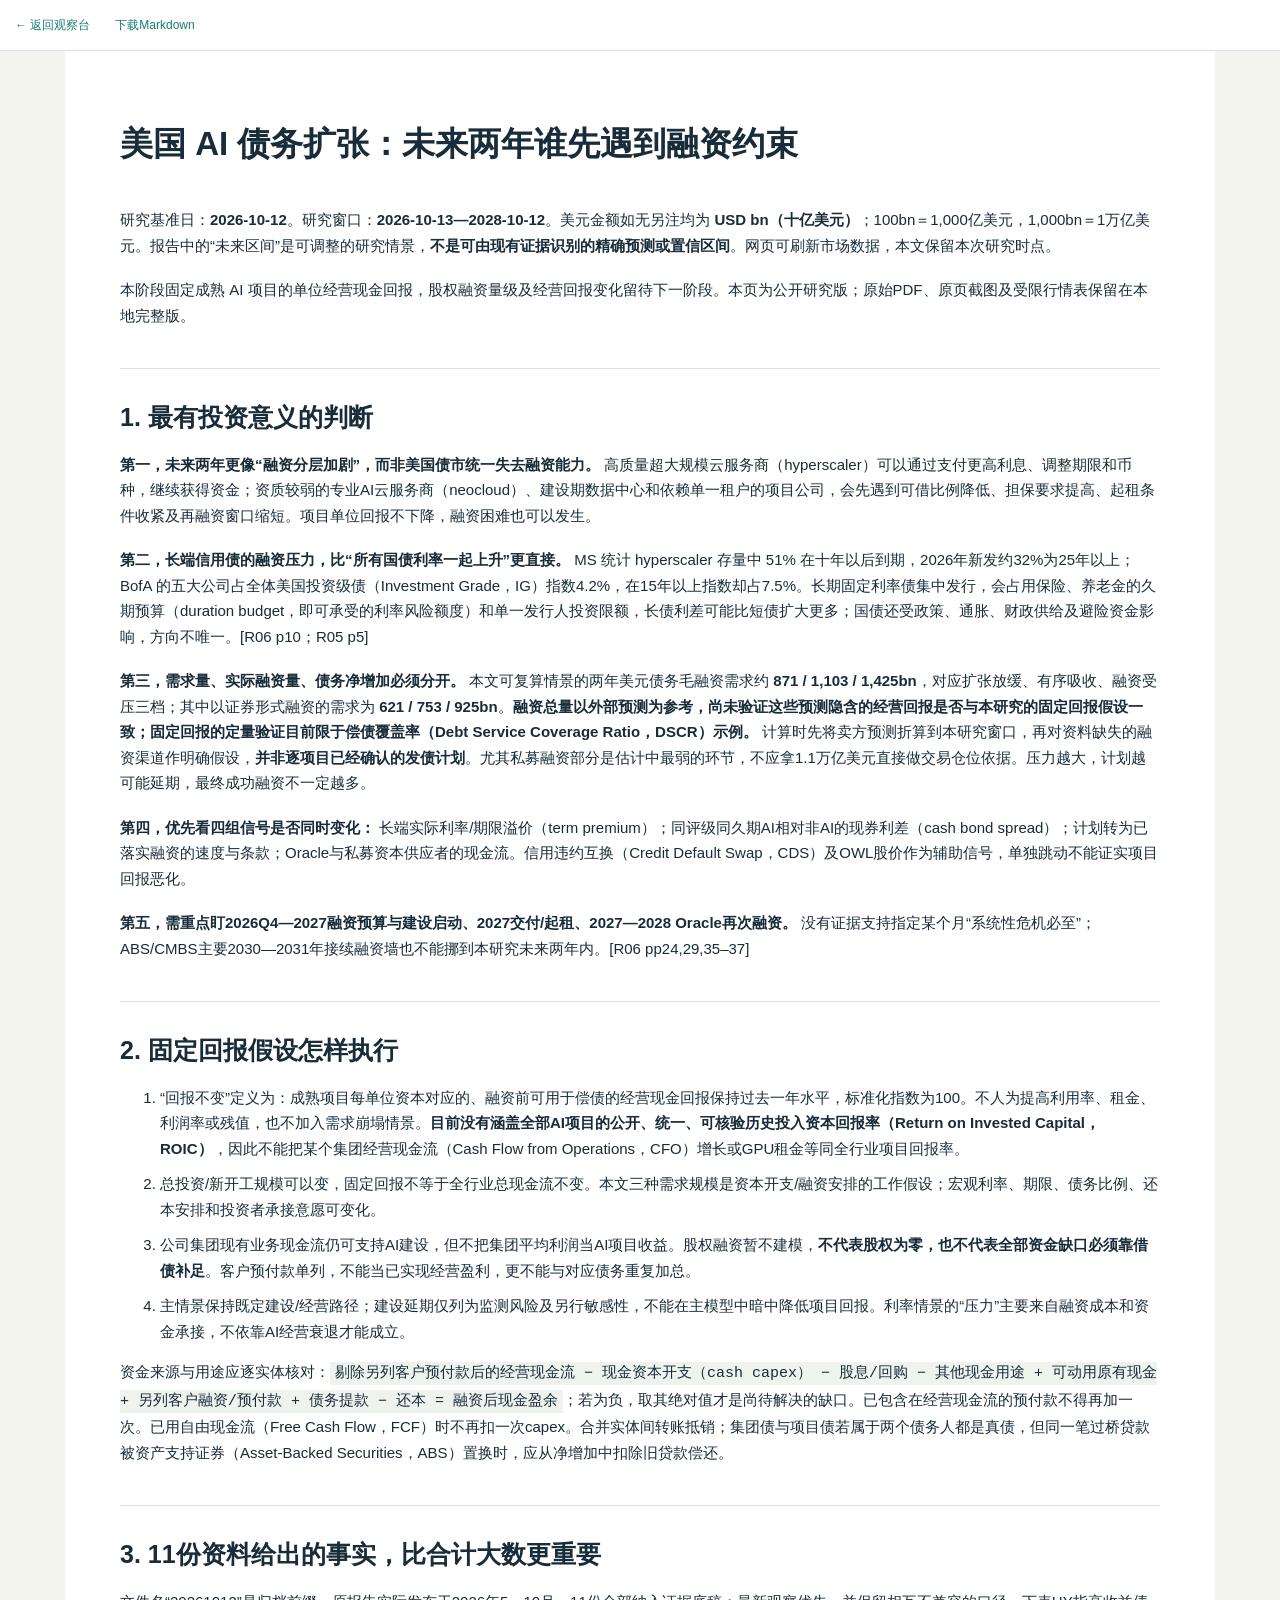
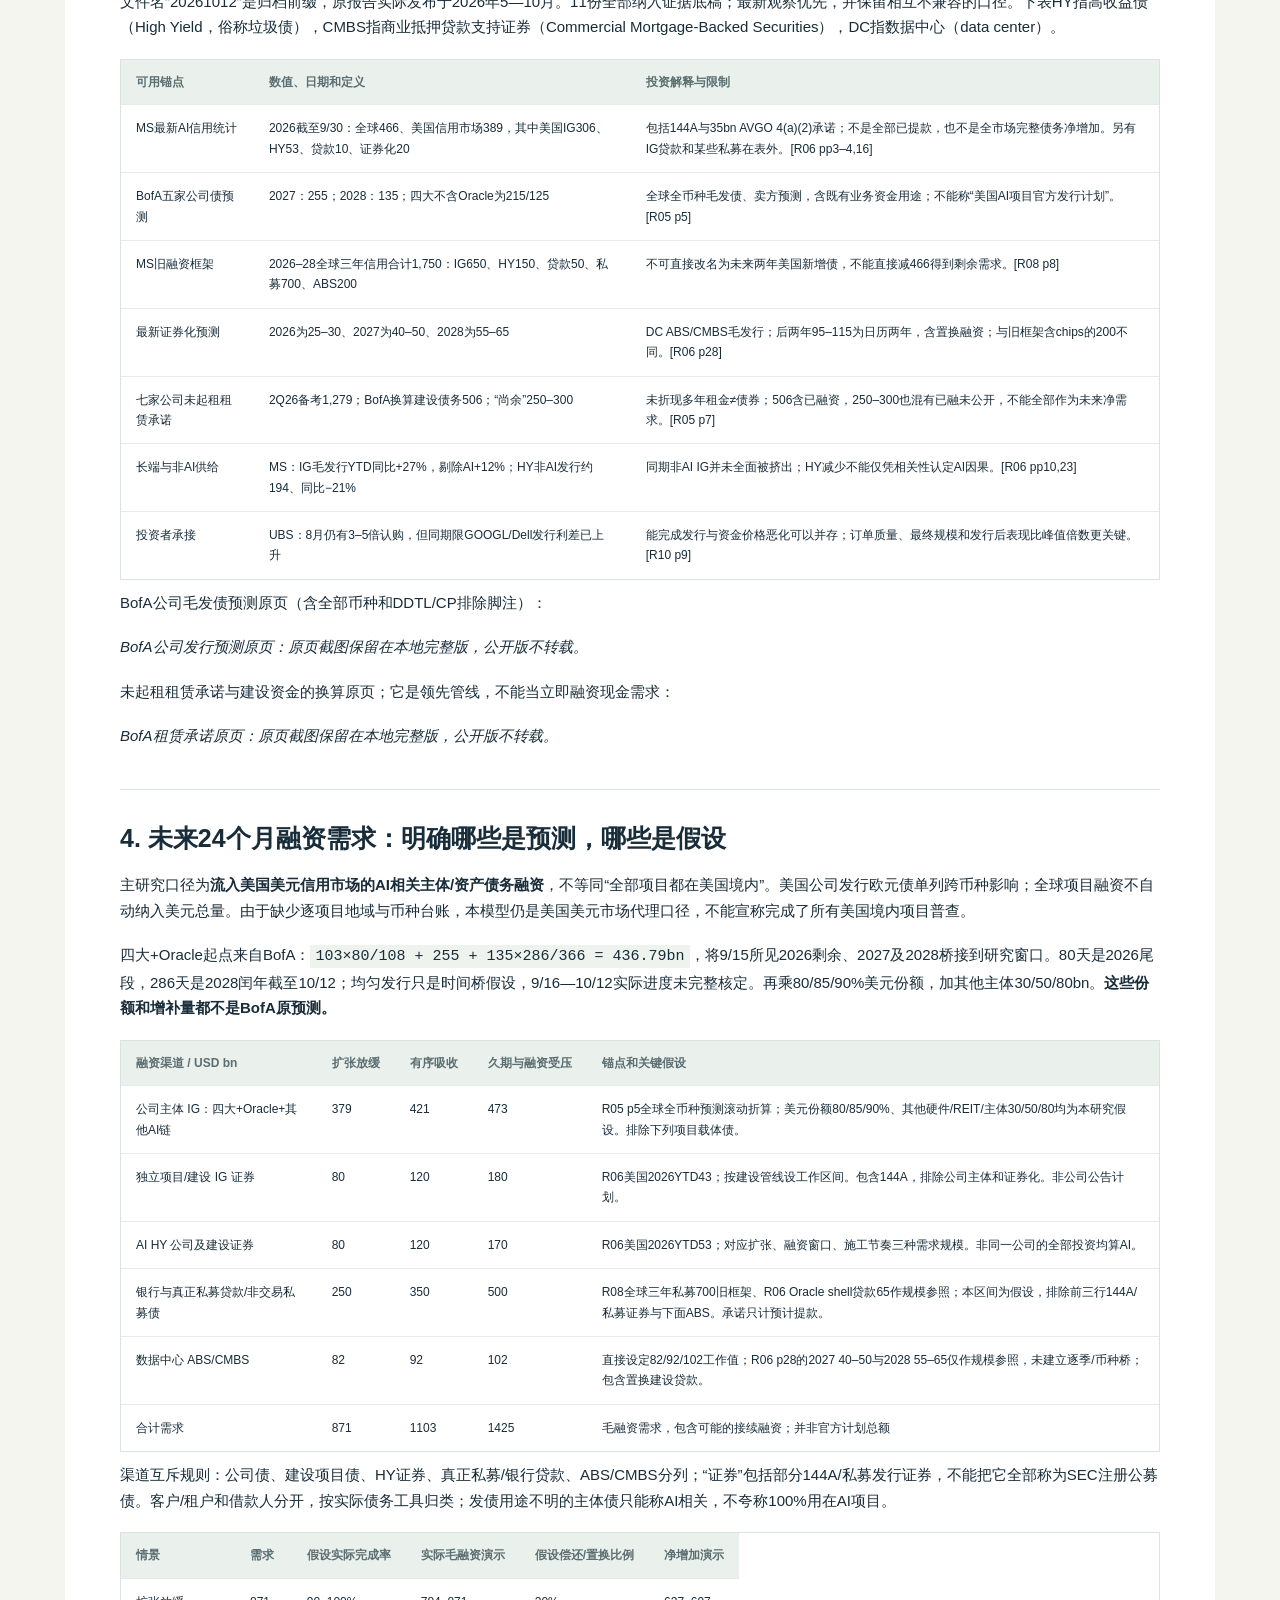
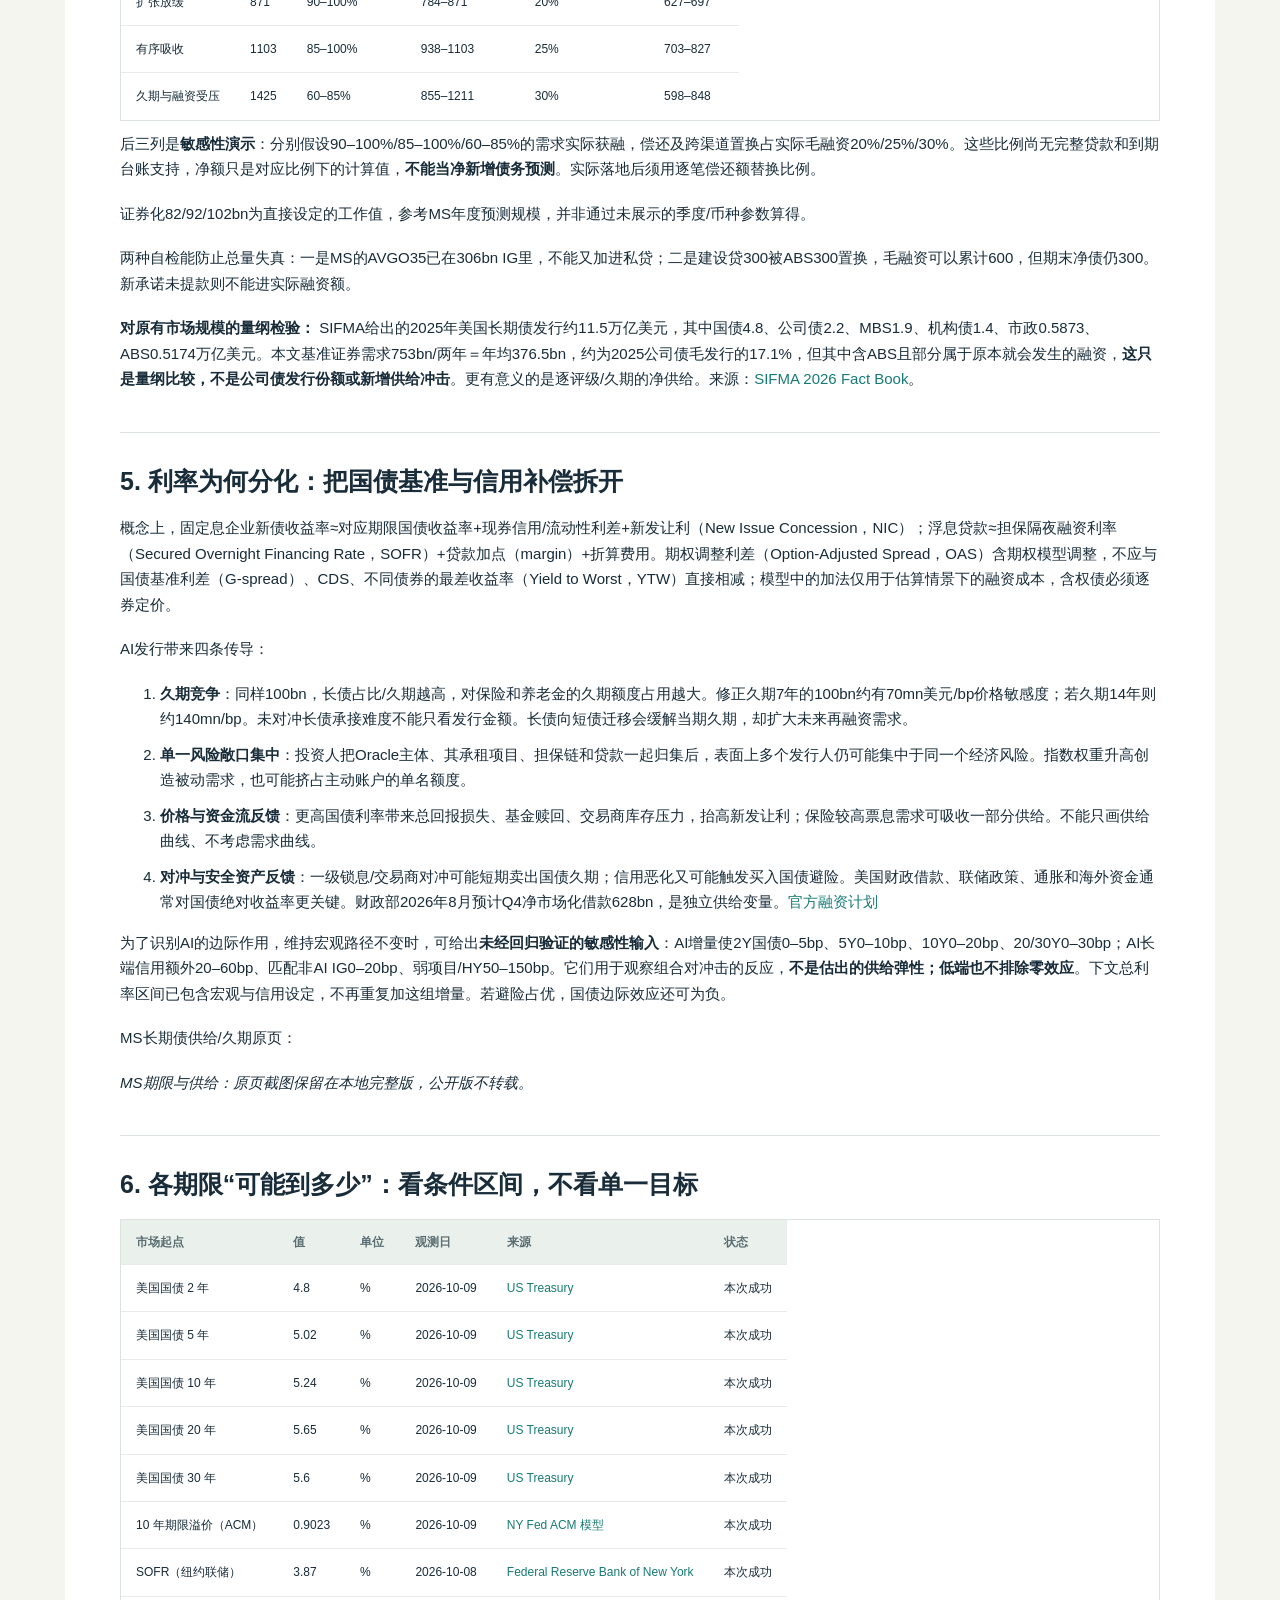
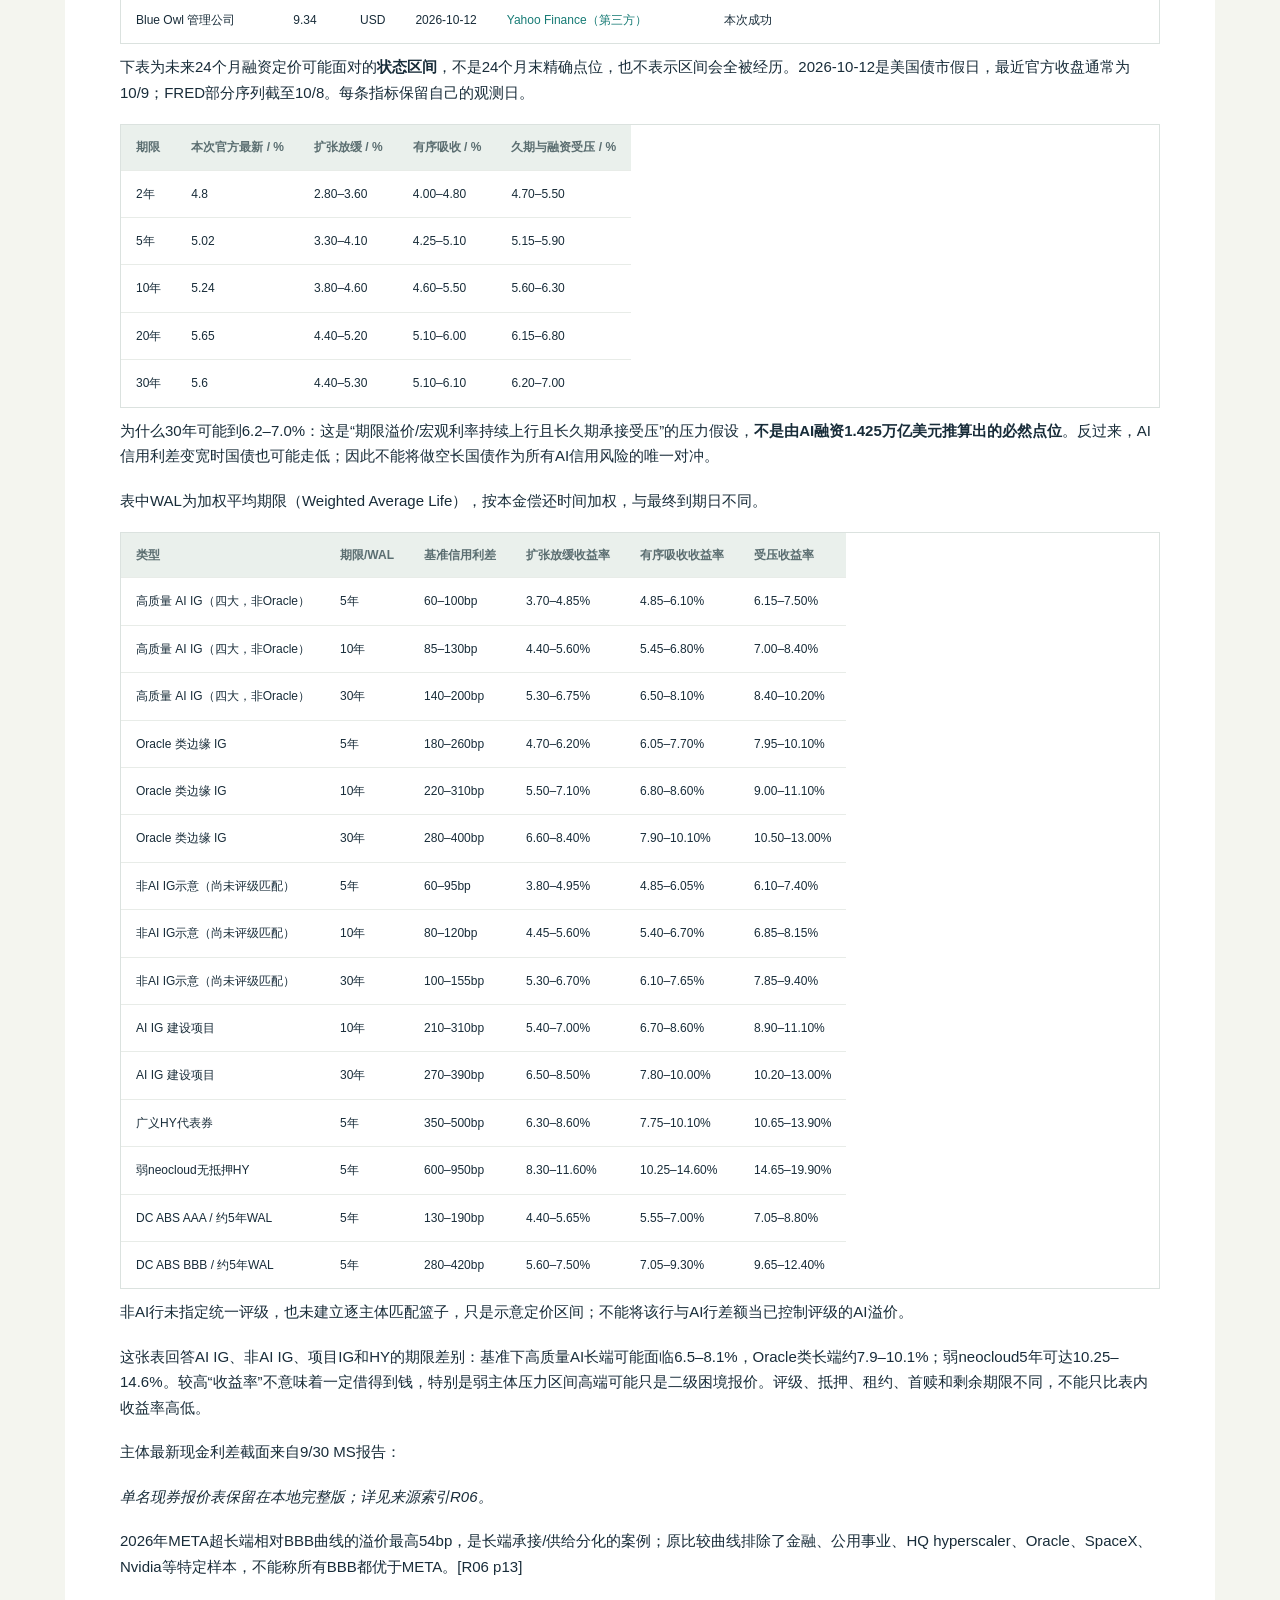
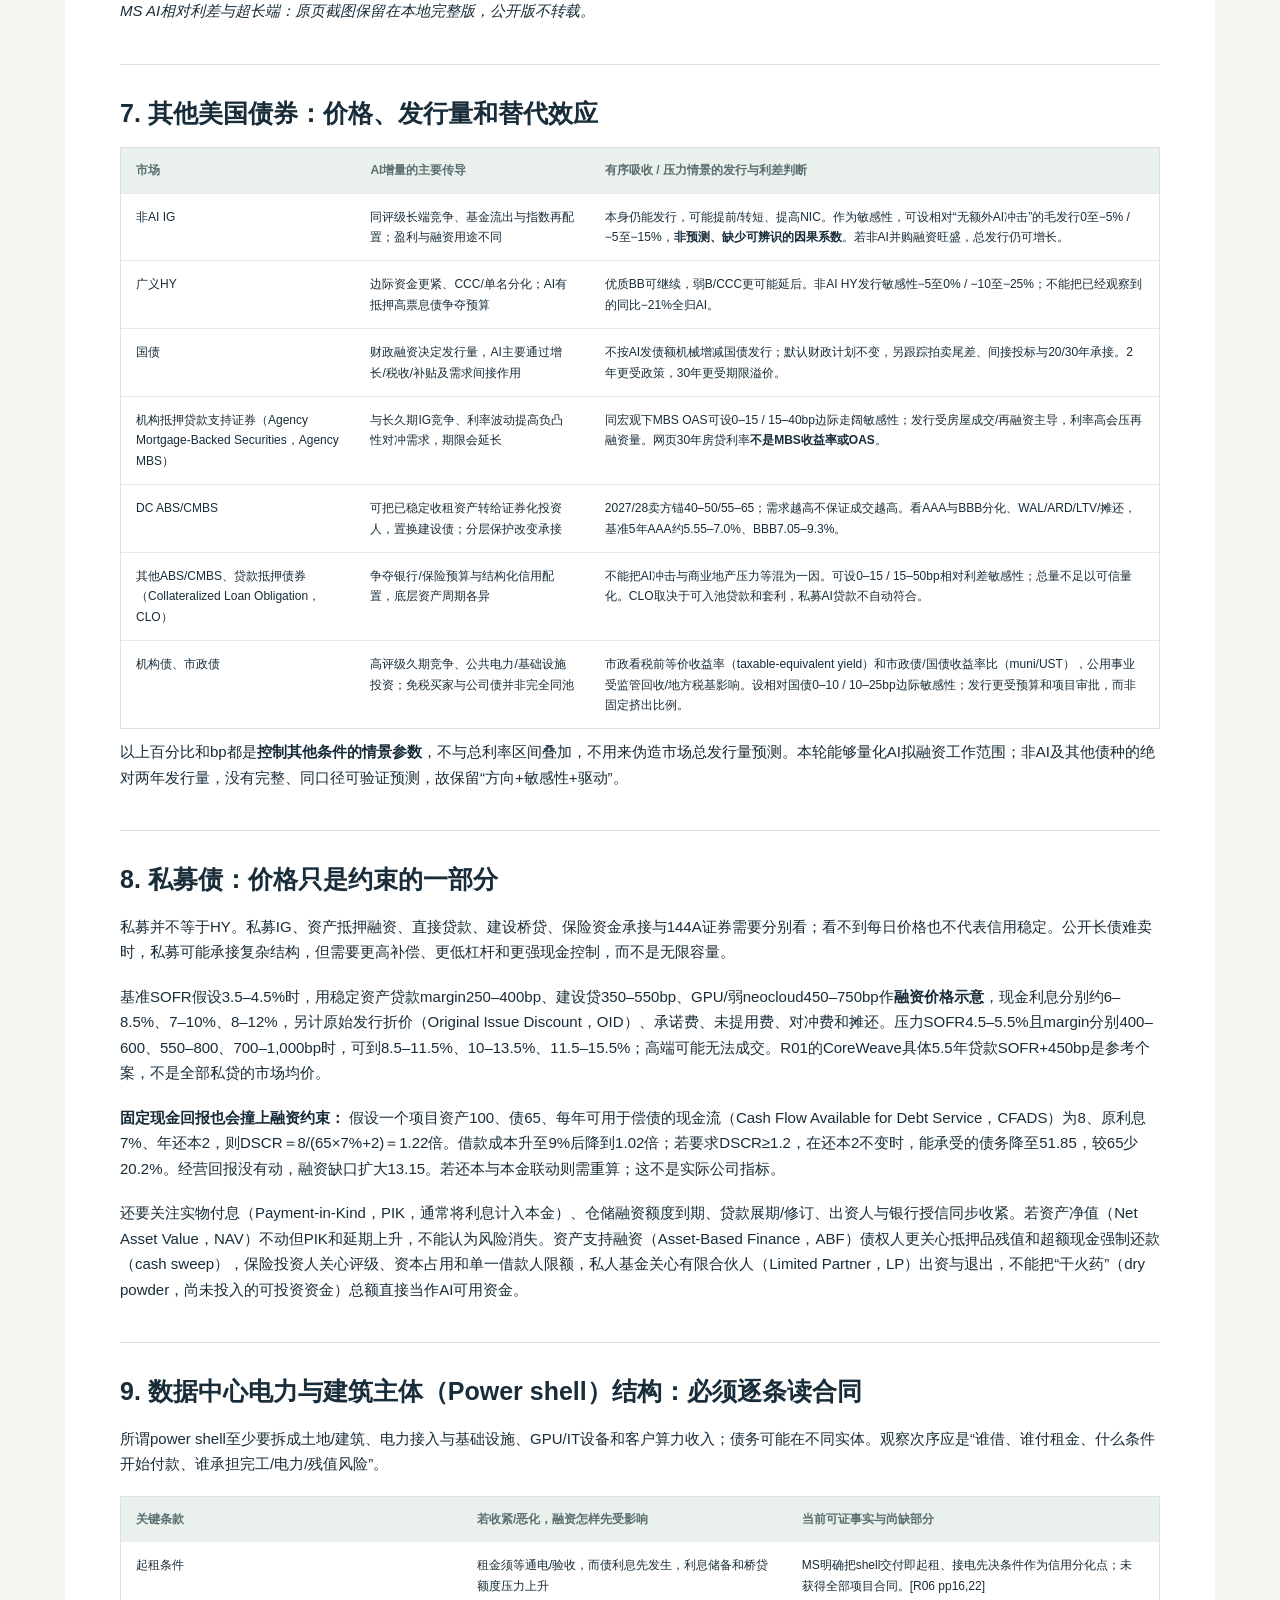
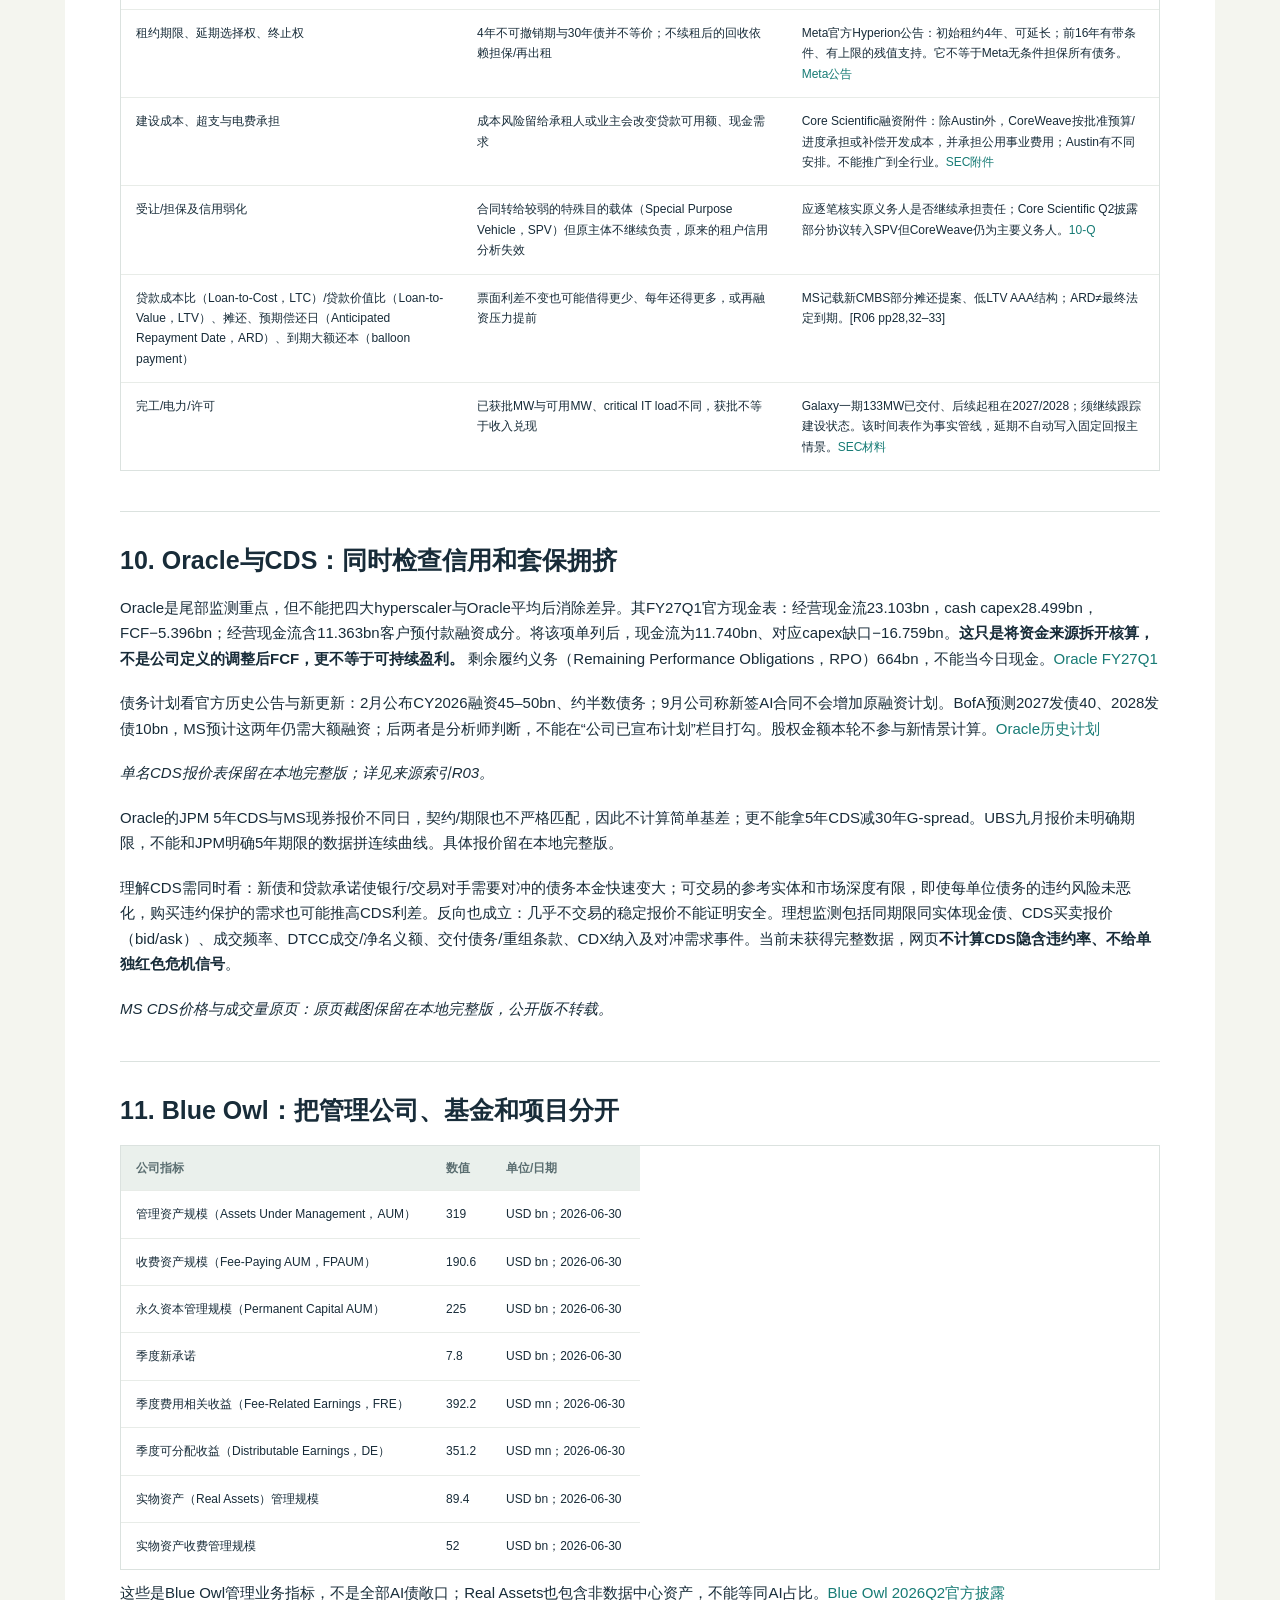
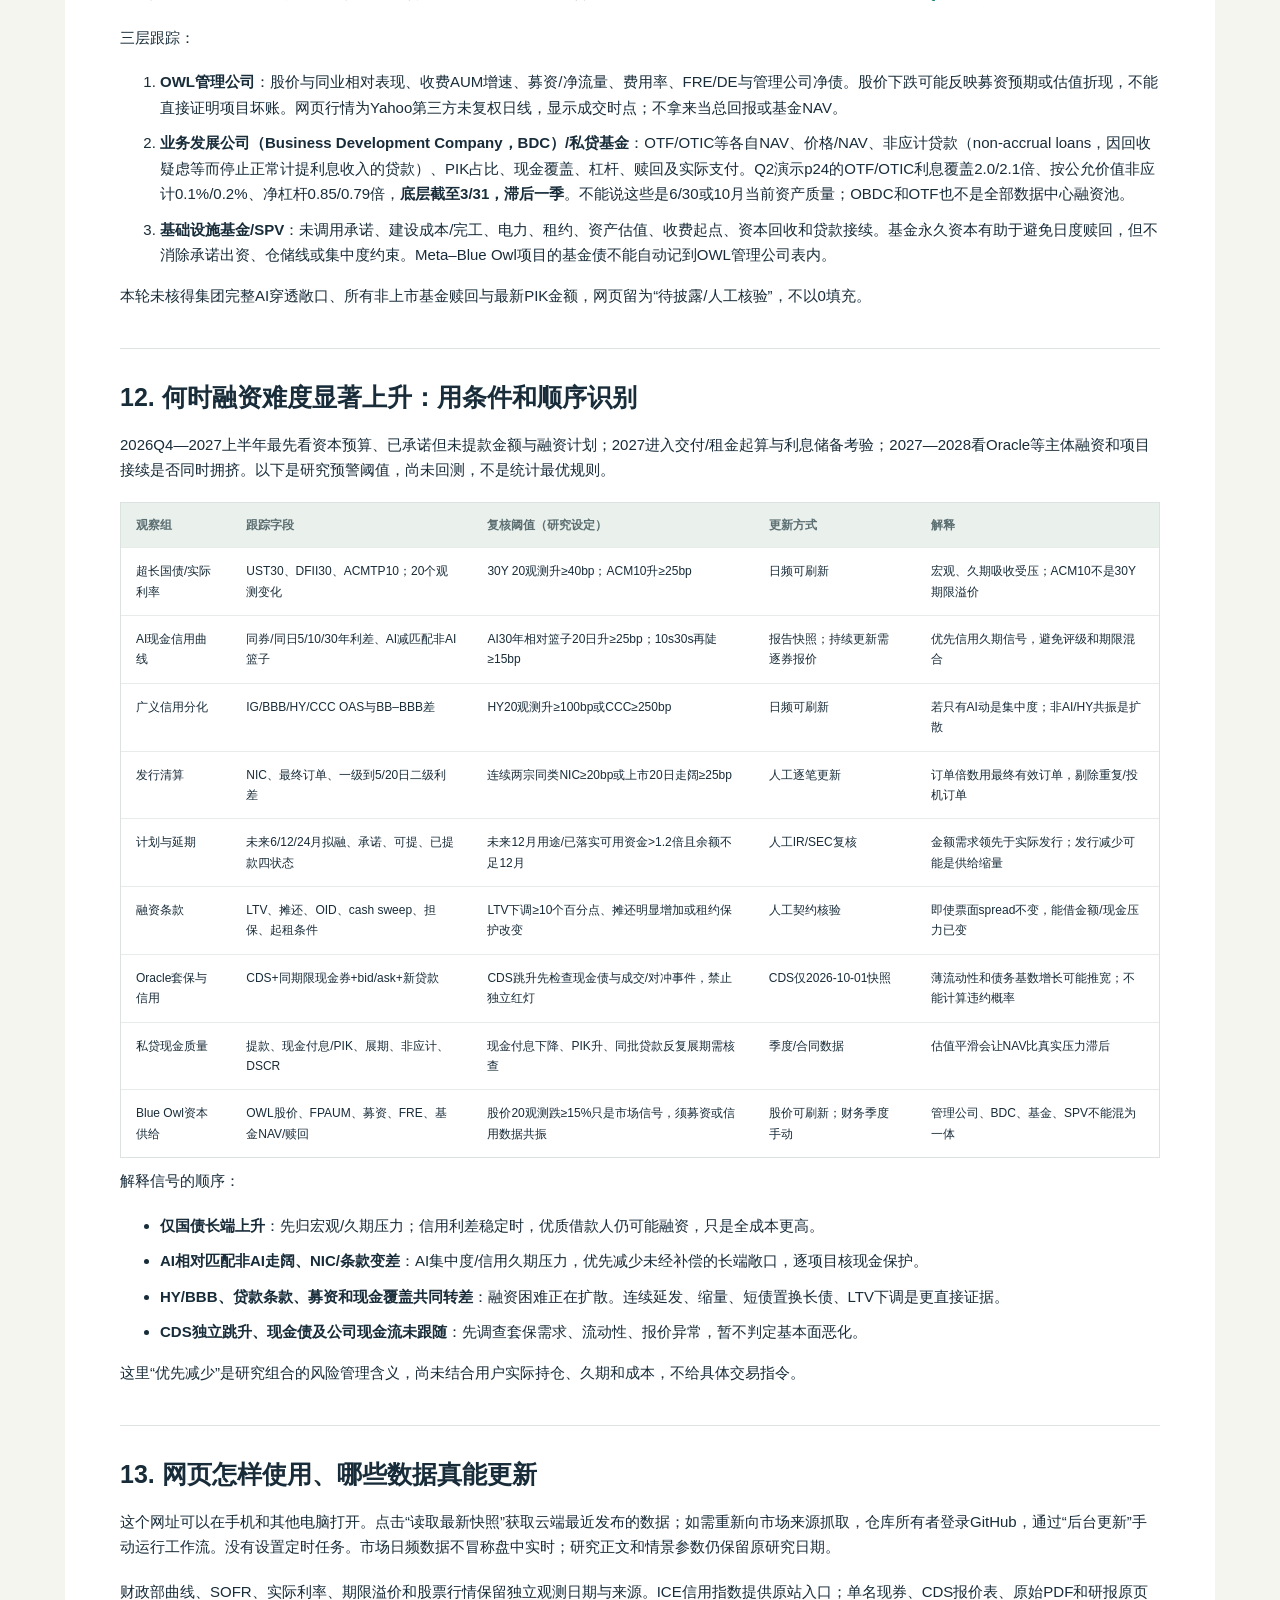
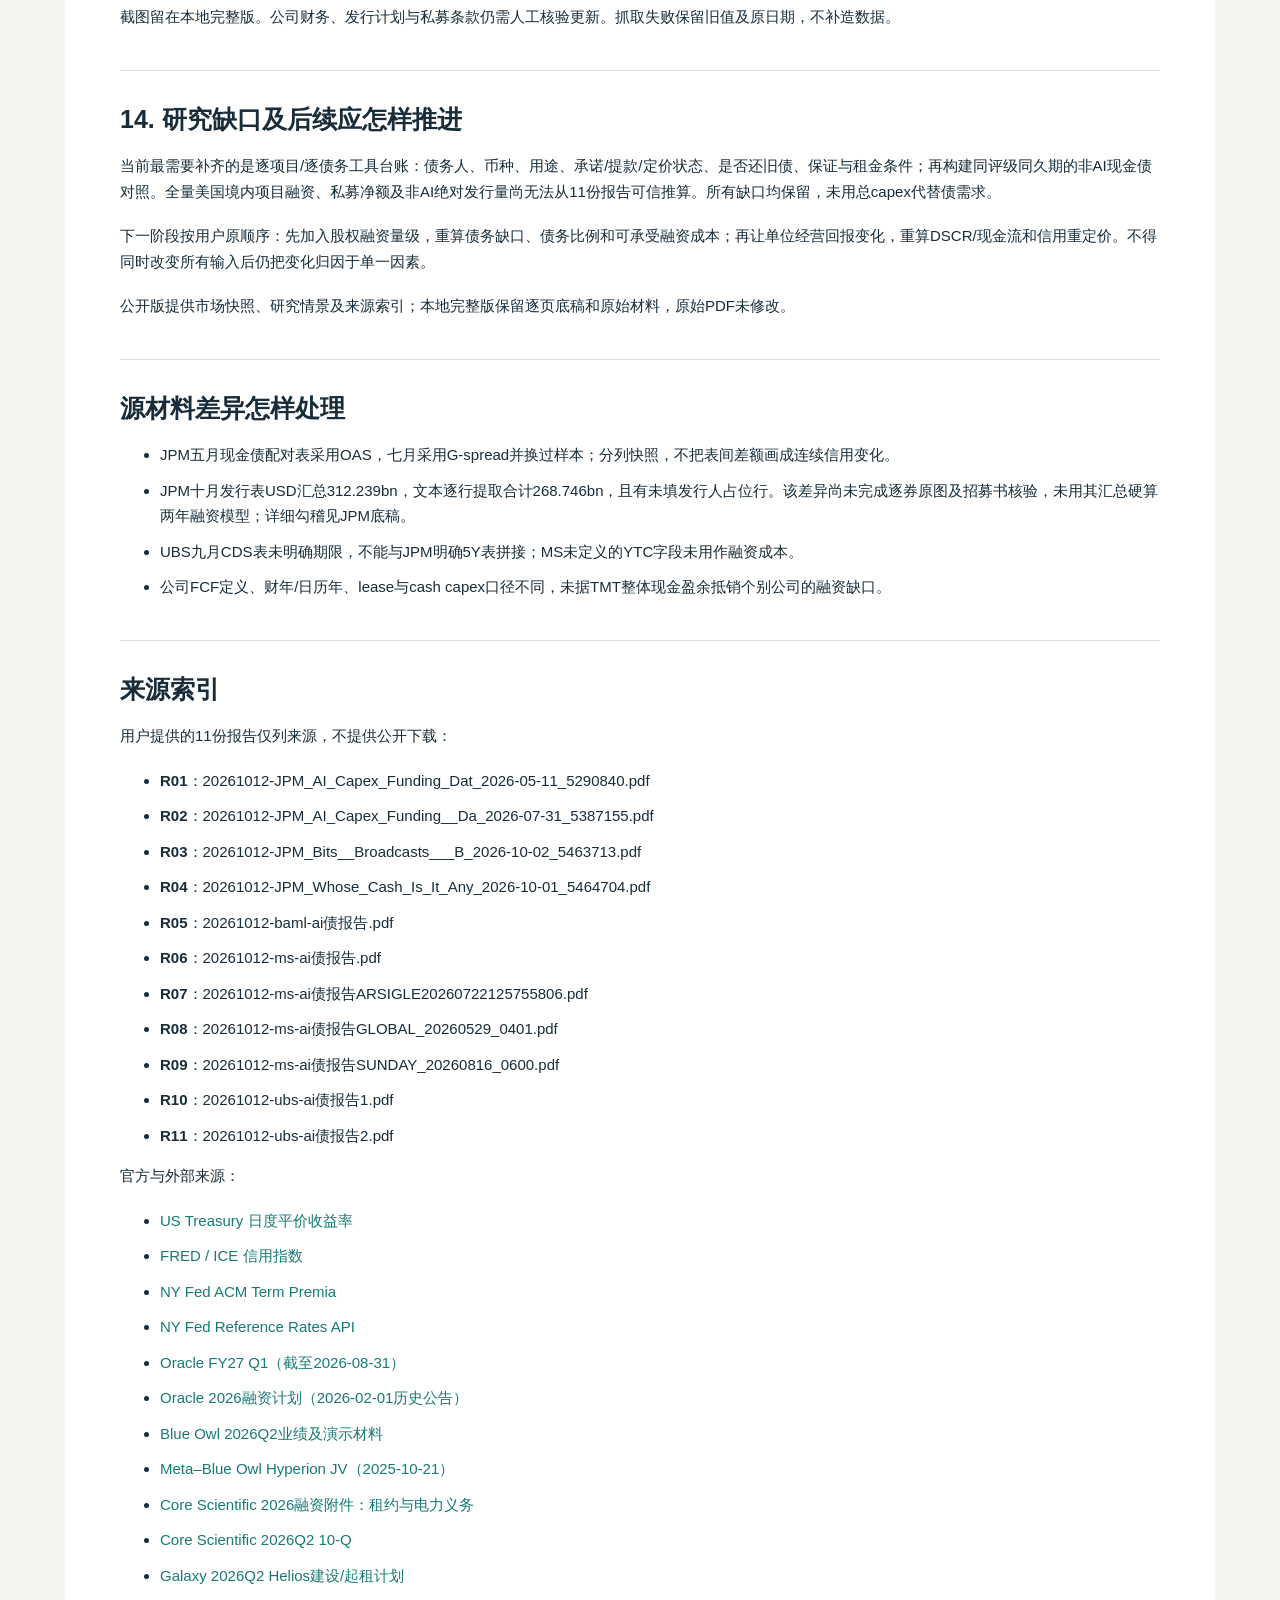
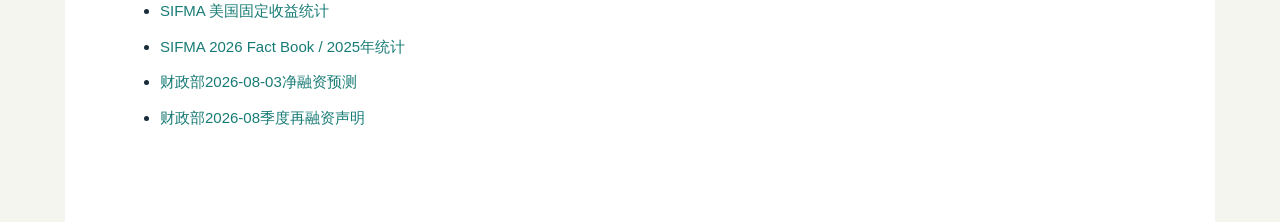
==== site/report.html @ e81e0bd5 "Publish public AI credit observatory with source restrictions" ====
<!doctype html><html lang="zh-CN"><head><meta charset="utf-8"><meta name="viewport" content="width=device-width,initial-scale=1"><title>美国AI债务扩张研究 · 公开版</title><link rel="stylesheet" href="style.css"></head><body><nav class="report-nav"><a href="index.html">← 返回观察台</a><a href="report.md" download>下载Markdown</a></nav><main class="report"><h1>美国 AI 债务扩张：未来两年谁先遇到融资约束</h1>
<p>研究基准日：<strong>2026-10-12</strong>。研究窗口：<strong>2026-10-13—2028-10-12</strong>。美元金额如无另注均为 <strong>USD bn（十亿美元）</strong>；100bn＝1,000亿美元，1,000bn＝1万亿美元。报告中的“未来区间”是可调整的研究情景，<strong>不是可由现有证据识别的精确预测或置信区间</strong>。网页可刷新市场数据，本文保留本次研究时点。</p>
<p>本阶段固定成熟 AI 项目的单位经营现金回报，股权融资量级及经营回报变化留待下一阶段。本页为公开研究版；原始PDF、原页截图及受限行情表保留在本地完整版。</p>
<h2>1. 最有投资意义的判断</h2>
<p><strong>第一，未来两年更像“融资分层加剧”，而非美国债市统一失去融资能力。</strong> 高质量超大规模云服务商（hyperscaler）可以通过支付更高利息、调整期限和币种，继续获得资金；资质较弱的专业AI云服务商（neocloud）、建设期数据中心和依赖单一租户的项目公司，会先遇到可借比例降低、担保要求提高、起租条件收紧及再融资窗口缩短。项目单位回报不下降，融资困难也可以发生。</p>
<p><strong>第二，长端信用债的融资压力，比“所有国债利率一起上升”更直接。</strong> MS 统计 hyperscaler 存量中 51% 在十年以后到期，2026年新发约32%为25年以上；BofA 的五大公司占全体美国投资级债（Investment Grade，IG）指数4.2%，在15年以上指数却占7.5%。长期固定利率债集中发行，会占用保险、养老金的久期预算（duration budget，即可承受的利率风险额度）和单一发行人投资限额，长债利差可能比短债扩大更多；国债还受政策、通胀、财政供给及避险资金影响，方向不唯一。[R06 p10；R05 p5]</p>
<p><strong>第三，需求量、实际融资量、债务净增加必须分开。</strong> 本文可复算情景的两年美元债务毛融资需求约 <strong>871 / 1,103 / 1,425bn</strong>，对应扩张放缓、有序吸收、融资受压三档；其中以证券形式融资的需求为 <strong>621 / 753 / 925bn</strong>。<strong>融资总量以外部预测为参考，尚未验证这些预测隐含的经营回报是否与本研究的固定回报假设一致；固定回报的定量验证目前限于偿债覆盖率（Debt Service Coverage Ratio，DSCR）示例。</strong> 计算时先将卖方预测折算到本研究窗口，再对资料缺失的融资渠道作明确假设，<strong>并非逐项目已经确认的发债计划</strong>。尤其私募融资部分是估计中最弱的环节，不应拿1.1万亿美元直接做交易仓位依据。压力越大，计划越可能延期，最终成功融资不一定越多。</p>
<p><strong>第四，优先看四组信号是否同时变化：</strong> 长端实际利率/期限溢价（term premium）；同评级同久期AI相对非AI的现券利差（cash bond spread）；计划转为已落实融资的速度与条款；Oracle与私募资本供应者的现金流。信用违约互换（Credit Default Swap，CDS）及OWL股价作为辅助信号，单独跳动不能证实项目回报恶化。</p>
<p><strong>第五，需重点盯2026Q4—2027融资预算与建设启动、2027交付/起租、2027—2028 Oracle再次融资。</strong> 没有证据支持指定某个月“系统性危机必至”；ABS/CMBS主要2030—2031年接续融资墙也不能挪到本研究未来两年内。[R06 pp24,29,35–37]</p>
<h2>2. 固定回报假设怎样执行</h2>
<ol>
<li>“回报不变”定义为：成熟项目每单位资本对应的、融资前可用于偿债的经营现金回报保持过去一年水平，标准化指数为100。不人为提高利用率、租金、利润率或残值，也不加入需求崩塌情景。<strong>目前没有涵盖全部AI项目的公开、统一、可核验历史投入资本回报率（Return on Invested Capital，ROIC）</strong>，因此不能把某个集团经营现金流（Cash Flow from Operations，CFO）增长或GPU租金等同全行业项目回报率。</li>
<li>总投资/新开工规模可以变，固定回报不等于全行业总现金流不变。本文三种需求规模是资本开支/融资安排的工作假设；宏观利率、期限、债务比例、还本安排和投资者承接意愿可变化。</li>
<li>公司集团现有业务现金流仍可支持AI建设，但不把集团平均利润当AI项目收益。股权融资暂不建模，<strong>不代表股权为零，也不代表全部资金缺口必须靠借债补足</strong>。客户预付款单列，不能当已实现经营盈利，更不能与对应债务重复加总。</li>
<li>主情景保持既定建设/经营路径；建设延期仅列为监测风险及另行敏感性，不能在主模型中暗中降低项目回报。利率情景的“压力”主要来自融资成本和资金承接，不依靠AI经营衰退才能成立。</li>
</ol>
<p>资金来源与用途应逐实体核对：<code>剔除另列客户预付款后的经营现金流 − 现金资本开支（cash capex） − 股息/回购 − 其他现金用途 + 可动用原有现金 + 另列客户融资/预付款 + 债务提款 − 还本 = 融资后现金盈余</code>；若为负，取其绝对值才是尚待解决的缺口。已包含在经营现金流的预付款不得再加一次。已用自由现金流（Free Cash Flow，FCF）时不再扣一次capex。合并实体间转账抵销；集团债与项目债若属于两个债务人都是真债，但同一笔过桥贷款被资产支持证券（Asset-Backed Securities，ABS）置换时，应从净增加中扣除旧贷款偿还。</p>
<h2>3. 11份资料给出的事实，比合计大数更重要</h2>
<p>文件名“20261012”是归档前缀，原报告实际发布于2026年5—10月。11份全部纳入证据底稿；最新观察优先，并保留相互不兼容的口径。下表HY指高收益债（High Yield，俗称垃圾债），CMBS指商业抵押贷款支持证券（Commercial Mortgage-Backed Securities），DC指数据中心（data center）。</p>
<table>
<thead>
<tr>
<th>可用锚点</th>
<th>数值、日期和定义</th>
<th>投资解释与限制</th>
</tr>
</thead>
<tbody>
<tr>
<td>MS最新AI信用统计</td>
<td>2026截至9/30：全球466、美国信用市场389，其中美国IG306、HY53、贷款10、证券化20</td>
<td>包括144A与35bn AVGO 4(a)(2)承诺；不是全部已提款，也不是全市场完整债务净增加。另有IG贷款和某些私募在表外。[R06 pp3–4,16]</td>
</tr>
<tr>
<td>BofA五家公司债预测</td>
<td>2027：255；2028：135；四大不含Oracle为215/125</td>
<td>全球全币种毛发债、卖方预测，含既有业务资金用途；不能称“美国AI项目官方发行计划”。[R05 p5]</td>
</tr>
<tr>
<td>MS旧融资框架</td>
<td>2026–28全球三年信用合计1,750：IG650、HY150、贷款50、私募700、ABS200</td>
<td>不可直接改名为未来两年美国新增债，不能直接减466得到剩余需求。[R08 p8]</td>
</tr>
<tr>
<td>最新证券化预测</td>
<td>2026为25–30、2027为40–50、2028为55–65</td>
<td>DC ABS/CMBS毛发行；后两年95–115为日历两年，含置换融资；与旧框架含chips的200不同。[R06 p28]</td>
</tr>
<tr>
<td>七家公司未起租租赁承诺</td>
<td>2Q26备考1,279；BofA换算建设债务506；“尚余”250–300</td>
<td>未折现多年租金≠债券；506含已融资，250–300也混有已融未公开，不能全部作为未来净需求。[R05 p7]</td>
</tr>
<tr>
<td>长端与非AI供给</td>
<td>MS：IG毛发行YTD同比+27%，剔除AI+12%；HY非AI发行约194、同比−21%</td>
<td>同期非AI IG并未全面被挤出；HY减少不能仅凭相关性认定AI因果。[R06 pp10,23]</td>
</tr>
<tr>
<td>投资者承接</td>
<td>UBS：8月仍有3–5倍认购，但同期限GOOGL/Dell发行利差已上升</td>
<td>能完成发行与资金价格恶化可以并存；订单质量、最终规模和发行后表现比峰值倍数更关键。[R10 p9]</td>
</tr>
</tbody>
</table>
<p>BofA公司毛发债预测原页（含全部币种和DDTL/CP排除脚注）：</p>
<p><em>BofA公司发行预测原页：原页截图保留在本地完整版，公开版不转载。</em></p>
<p>未起租租赁承诺与建设资金的换算原页；它是领先管线，不能当立即融资现金需求：</p>
<p><em>BofA租赁承诺原页：原页截图保留在本地完整版，公开版不转载。</em></p>
<h2>4. 未来24个月融资需求：明确哪些是预测，哪些是假设</h2>
<p>主研究口径为<strong>流入美国美元信用市场的AI相关主体/资产债务融资</strong>，不等同“全部项目都在美国境内”。美国公司发行欧元债单列跨币种影响；全球项目融资不自动纳入美元总量。由于缺少逐项目地域与币种台账，本模型仍是美国美元市场代理口径，不能宣称完成了所有美国境内项目普查。</p>
<p>四大+Oracle起点来自BofA：<code>103×80/108 + 255 + 135×286/366 = 436.79bn</code>，将9/15所见2026剩余、2027及2028桥接到研究窗口。80天是2026尾段，286天是2028闰年截至10/12；均匀发行只是时间桥假设，9/16—10/12实际进度未完整核定。再乘80/85/90%美元份额，加其他主体30/50/80bn。<strong>这些份额和增补量都不是BofA原预测。</strong></p>
<table>
<thead>
<tr>
<th>融资渠道 / USD bn</th>
<th>扩张放缓</th>
<th>有序吸收</th>
<th>久期与融资受压</th>
<th>锚点和关键假设</th>
</tr>
</thead>
<tbody>
<tr>
<td>公司主体 IG：四大+Oracle+其他AI链</td>
<td>379</td>
<td>421</td>
<td>473</td>
<td>R05 p5全球全币种预测滚动折算；美元份额80/85/90%、其他硬件/REIT/主体30/50/80均为本研究假设。排除下列项目载体债。</td>
</tr>
<tr>
<td>独立项目/建设 IG 证券</td>
<td>80</td>
<td>120</td>
<td>180</td>
<td>R06美国2026YTD43；按建设管线设工作区间。包含144A，排除公司主体和证券化。非公司公告计划。</td>
</tr>
<tr>
<td>AI HY 公司及建设证券</td>
<td>80</td>
<td>120</td>
<td>170</td>
<td>R06美国2026YTD53；对应扩张、融资窗口、施工节奏三种需求规模。非同一公司的全部投资均算AI。</td>
</tr>
<tr>
<td>银行与真正私募贷款/非交易私募债</td>
<td>250</td>
<td>350</td>
<td>500</td>
<td>R08全球三年私募700旧框架、R06 Oracle shell贷款65作规模参照；本区间为假设，排除前三行144A/私募证券与下面ABS。承诺只计预计提款。</td>
</tr>
<tr>
<td>数据中心 ABS/CMBS</td>
<td>82</td>
<td>92</td>
<td>102</td>
<td>直接设定82/92/102工作值；R06 p28的2027 40–50与2028 55–65仅作规模参照，未建立逐季/币种桥；包含置换建设贷款。</td>
</tr>
<tr>
<td>合计需求</td>
<td>871</td>
<td>1103</td>
<td>1425</td>
<td>毛融资需求，包含可能的接续融资；并非官方计划总额</td>
</tr>
</tbody>
</table>
<p>渠道互斥规则：公司债、建设项目债、HY证券、真正私募/银行贷款、ABS/CMBS分列；“证券”包括部分144A/私募发行证券，不能把它全部称为SEC注册公募债。客户/租户和借款人分开，按实际债务工具归类；发债用途不明的主体债只能称AI相关，不夸称100%用在AI项目。</p>
<table>
<thead>
<tr>
<th>情景</th>
<th>需求</th>
<th>假设实际完成率</th>
<th>实际毛融资演示</th>
<th>假设偿还/置换比例</th>
<th>净增加演示</th>
</tr>
</thead>
<tbody>
<tr>
<td>扩张放缓</td>
<td>871</td>
<td>90–100%</td>
<td>784–871</td>
<td>20%</td>
<td>627–697</td>
</tr>
<tr>
<td>有序吸收</td>
<td>1103</td>
<td>85–100%</td>
<td>938–1103</td>
<td>25%</td>
<td>703–827</td>
</tr>
<tr>
<td>久期与融资受压</td>
<td>1425</td>
<td>60–85%</td>
<td>855–1211</td>
<td>30%</td>
<td>598–848</td>
</tr>
</tbody>
</table>
<p>后三列是<strong>敏感性演示</strong>：分别假设90–100%/85–100%/60–85%的需求实际获融，偿还及跨渠道置换占实际毛融资20%/25%/30%。这些比例尚无完整贷款和到期台账支持，净额只是对应比例下的计算值，<strong>不能当净新增债务预测</strong>。实际落地后须用逐笔偿还额替换比例。</p>
<p>证券化82/92/102bn为直接设定的工作值，参考MS年度预测规模，并非通过未展示的季度/币种参数算得。</p>
<p>两种自检能防止总量失真：一是MS的AVGO35已在306bn IG里，不能又加进私贷；二是建设贷300被ABS300置换，毛融资可以累计600，但期末净债仍300。新承诺未提款则不能进实际融资额。</p>
<p><strong>对原有市场规模的量纲检验：</strong> SIFMA给出的2025年美国长期债发行约11.5万亿美元，其中国债4.8、公司债2.2、MBS1.9、机构债1.4、市政0.5873、ABS0.5174万亿美元。本文基准证券需求753bn/两年＝年均376.5bn，约为2025公司债毛发行的17.1%，但其中含ABS且部分属于原本就会发生的融资，<strong>这只是量纲比较，不是公司债发行份额或新增供给冲击</strong>。更有意义的是逐评级/久期的净供给。来源：<a href="https://www.sifma.org/news/blog/2026-capital-markets-fact-book-key-findings">SIFMA 2026 Fact Book</a>。</p>
<h2>5. 利率为何分化：把国债基准与信用补偿拆开</h2>
<p>概念上，固定息企业新债收益率≈对应期限国债收益率+现券信用/流动性利差+新发让利（New Issue Concession，NIC）；浮息贷款≈担保隔夜融资利率（Secured Overnight Financing Rate，SOFR）+贷款加点（margin）+折算费用。期权调整利差（Option-Adjusted Spread，OAS）含期权模型调整，不应与国债基准利差（G-spread）、CDS、不同债券的最差收益率（Yield to Worst，YTW）直接相减；模型中的加法仅用于估算情景下的融资成本，含权债必须逐券定价。</p>
<p>AI发行带来四条传导：</p>
<ol>
<li><strong>久期竞争</strong>：同样100bn，长债占比/久期越高，对保险和养老金的久期额度占用越大。修正久期7年的100bn约有70mn美元/bp价格敏感度；若久期14年则约140mn/bp。未对冲长债承接难度不能只看发行金额。长债向短债迁移会缓解当期久期，却扩大未来再融资需求。</li>
<li><strong>单一风险敞口集中</strong>：投资人把Oracle主体、其承租项目、担保链和贷款一起归集后，表面上多个发行人仍可能集中于同一个经济风险。指数权重升高创造被动需求，也可能挤占主动账户的单名额度。</li>
<li><strong>价格与资金流反馈</strong>：更高国债利率带来总回报损失、基金赎回、交易商库存压力，抬高新发让利；保险较高票息需求可吸收一部分供给。不能只画供给曲线、不考虑需求曲线。</li>
<li><strong>对冲与安全资产反馈</strong>：一级锁息/交易商对冲可能短期卖出国债久期；信用恶化又可能触发买入国债避险。美国财政借款、联储政策、通胀和海外资金通常对国债绝对收益率更关键。财政部2026年8月预计Q4净市场化借款628bn，是独立供给变量。<a href="https://home.treasury.gov/news/press-releases/sb0584">官方融资计划</a></li>
</ol>
<p>为了识别AI的边际作用，维持宏观路径不变时，可给出<strong>未经回归验证的敏感性输入</strong>：AI增量使2Y国债0–5bp、5Y0–10bp、10Y0–20bp、20/30Y0–30bp；AI长端信用额外20–60bp、匹配非AI IG0–20bp、弱项目/HY50–150bp。它们用于观察组合对冲击的反应，<strong>不是估出的供给弹性；低端也不排除零效应</strong>。下文总利率区间已包含宏观与信用设定，不再重复加这组增量。若避险占优，国债边际效应还可为负。</p>
<p>MS长期债供给/久期原页：</p>
<p><em>MS期限与供给：原页截图保留在本地完整版，公开版不转载。</em></p>
<h2>6. 各期限“可能到多少”：看条件区间，不看单一目标</h2>
<table>
<thead>
<tr>
<th>市场起点</th>
<th>值</th>
<th>单位</th>
<th>观测日</th>
<th>来源</th>
<th>状态</th>
</tr>
</thead>
<tbody>
<tr>
<td>美国国债 2 年</td>
<td>4.8</td>
<td>%</td>
<td>2026-10-09</td>
<td><a href="https://home.treasury.gov/resource-center/data-chart-center/interest-rates/TextView?type=daily_treasury_yield_curve">US Treasury</a></td>
<td>本次成功</td>
</tr>
<tr>
<td>美国国债 5 年</td>
<td>5.02</td>
<td>%</td>
<td>2026-10-09</td>
<td><a href="https://home.treasury.gov/resource-center/data-chart-center/interest-rates/TextView?type=daily_treasury_yield_curve">US Treasury</a></td>
<td>本次成功</td>
</tr>
<tr>
<td>美国国债 10 年</td>
<td>5.24</td>
<td>%</td>
<td>2026-10-09</td>
<td><a href="https://home.treasury.gov/resource-center/data-chart-center/interest-rates/TextView?type=daily_treasury_yield_curve">US Treasury</a></td>
<td>本次成功</td>
</tr>
<tr>
<td>美国国债 20 年</td>
<td>5.65</td>
<td>%</td>
<td>2026-10-09</td>
<td><a href="https://home.treasury.gov/resource-center/data-chart-center/interest-rates/TextView?type=daily_treasury_yield_curve">US Treasury</a></td>
<td>本次成功</td>
</tr>
<tr>
<td>美国国债 30 年</td>
<td>5.6</td>
<td>%</td>
<td>2026-10-09</td>
<td><a href="https://home.treasury.gov/resource-center/data-chart-center/interest-rates/TextView?type=daily_treasury_yield_curve">US Treasury</a></td>
<td>本次成功</td>
</tr>
<tr>
<td>10 年期限溢价（ACM）</td>
<td>0.9023</td>
<td>%</td>
<td>2026-10-09</td>
<td><a href="https://www.newyorkfed.org/research/data_indicators/term-premia-tabs">NY Fed ACM 模型</a></td>
<td>本次成功</td>
</tr>
<tr>
<td>SOFR（纽约联储）</td>
<td>3.87</td>
<td>%</td>
<td>2026-10-08</td>
<td><a href="https://markets.newyorkfed.org/api/rates/secured/sofr/last/30.json">Federal Reserve Bank of New York</a></td>
<td>本次成功</td>
</tr>
<tr>
<td>Blue Owl 管理公司</td>
<td>9.34</td>
<td>USD</td>
<td>2026-10-12</td>
<td><a href="https://finance.yahoo.com/quote/OWL/">Yahoo Finance（第三方）</a></td>
<td>本次成功</td>
</tr>
</tbody>
</table>
<p>下表为未来24个月融资定价可能面对的<strong>状态区间</strong>，不是24个月末精确点位，也不表示区间会全被经历。2026-10-12是美国债市假日，最近官方收盘通常为10/9；FRED部分序列截至10/8。每条指标保留自己的观测日。</p>
<table>
<thead>
<tr>
<th>期限</th>
<th>本次官方最新 / %</th>
<th>扩张放缓 / %</th>
<th>有序吸收 / %</th>
<th>久期与融资受压 / %</th>
</tr>
</thead>
<tbody>
<tr>
<td>2年</td>
<td>4.8</td>
<td>2.80–3.60</td>
<td>4.00–4.80</td>
<td>4.70–5.50</td>
</tr>
<tr>
<td>5年</td>
<td>5.02</td>
<td>3.30–4.10</td>
<td>4.25–5.10</td>
<td>5.15–5.90</td>
</tr>
<tr>
<td>10年</td>
<td>5.24</td>
<td>3.80–4.60</td>
<td>4.60–5.50</td>
<td>5.60–6.30</td>
</tr>
<tr>
<td>20年</td>
<td>5.65</td>
<td>4.40–5.20</td>
<td>5.10–6.00</td>
<td>6.15–6.80</td>
</tr>
<tr>
<td>30年</td>
<td>5.6</td>
<td>4.40–5.30</td>
<td>5.10–6.10</td>
<td>6.20–7.00</td>
</tr>
</tbody>
</table>
<p>为什么30年可能到6.2–7.0%：这是“期限溢价/宏观利率持续上行且长久期承接受压”的压力假设，<strong>不是由AI融资1.425万亿美元推算出的必然点位</strong>。反过来，AI信用利差变宽时国债也可能走低；因此不能将做空长国债作为所有AI信用风险的唯一对冲。</p>
<p>表中WAL为加权平均期限（Weighted Average Life），按本金偿还时间加权，与最终到期日不同。</p>
<table>
<thead>
<tr>
<th>类型</th>
<th>期限/WAL</th>
<th>基准信用利差</th>
<th>扩张放缓收益率</th>
<th>有序吸收收益率</th>
<th>受压收益率</th>
</tr>
</thead>
<tbody>
<tr>
<td>高质量 AI IG（四大，非Oracle）</td>
<td>5年</td>
<td>60–100bp</td>
<td>3.70–4.85%</td>
<td>4.85–6.10%</td>
<td>6.15–7.50%</td>
</tr>
<tr>
<td>高质量 AI IG（四大，非Oracle）</td>
<td>10年</td>
<td>85–130bp</td>
<td>4.40–5.60%</td>
<td>5.45–6.80%</td>
<td>7.00–8.40%</td>
</tr>
<tr>
<td>高质量 AI IG（四大，非Oracle）</td>
<td>30年</td>
<td>140–200bp</td>
<td>5.30–6.75%</td>
<td>6.50–8.10%</td>
<td>8.40–10.20%</td>
</tr>
<tr>
<td>Oracle 类边缘 IG</td>
<td>5年</td>
<td>180–260bp</td>
<td>4.70–6.20%</td>
<td>6.05–7.70%</td>
<td>7.95–10.10%</td>
</tr>
<tr>
<td>Oracle 类边缘 IG</td>
<td>10年</td>
<td>220–310bp</td>
<td>5.50–7.10%</td>
<td>6.80–8.60%</td>
<td>9.00–11.10%</td>
</tr>
<tr>
<td>Oracle 类边缘 IG</td>
<td>30年</td>
<td>280–400bp</td>
<td>6.60–8.40%</td>
<td>7.90–10.10%</td>
<td>10.50–13.00%</td>
</tr>
<tr>
<td>非AI IG示意（尚未评级匹配）</td>
<td>5年</td>
<td>60–95bp</td>
<td>3.80–4.95%</td>
<td>4.85–6.05%</td>
<td>6.10–7.40%</td>
</tr>
<tr>
<td>非AI IG示意（尚未评级匹配）</td>
<td>10年</td>
<td>80–120bp</td>
<td>4.45–5.60%</td>
<td>5.40–6.70%</td>
<td>6.85–8.15%</td>
</tr>
<tr>
<td>非AI IG示意（尚未评级匹配）</td>
<td>30年</td>
<td>100–155bp</td>
<td>5.30–6.70%</td>
<td>6.10–7.65%</td>
<td>7.85–9.40%</td>
</tr>
<tr>
<td>AI IG 建设项目</td>
<td>10年</td>
<td>210–310bp</td>
<td>5.40–7.00%</td>
<td>6.70–8.60%</td>
<td>8.90–11.10%</td>
</tr>
<tr>
<td>AI IG 建设项目</td>
<td>30年</td>
<td>270–390bp</td>
<td>6.50–8.50%</td>
<td>7.80–10.00%</td>
<td>10.20–13.00%</td>
</tr>
<tr>
<td>广义HY代表券</td>
<td>5年</td>
<td>350–500bp</td>
<td>6.30–8.60%</td>
<td>7.75–10.10%</td>
<td>10.65–13.90%</td>
</tr>
<tr>
<td>弱neocloud无抵押HY</td>
<td>5年</td>
<td>600–950bp</td>
<td>8.30–11.60%</td>
<td>10.25–14.60%</td>
<td>14.65–19.90%</td>
</tr>
<tr>
<td>DC ABS AAA / 约5年WAL</td>
<td>5年</td>
<td>130–190bp</td>
<td>4.40–5.65%</td>
<td>5.55–7.00%</td>
<td>7.05–8.80%</td>
</tr>
<tr>
<td>DC ABS BBB / 约5年WAL</td>
<td>5年</td>
<td>280–420bp</td>
<td>5.60–7.50%</td>
<td>7.05–9.30%</td>
<td>9.65–12.40%</td>
</tr>
</tbody>
</table>
<p>非AI行未指定统一评级，也未建立逐主体匹配篮子，只是示意定价区间；不能将该行与AI行差额当已控制评级的AI溢价。</p>
<p>这张表回答AI IG、非AI IG、项目IG和HY的期限差别：基准下高质量AI长端可能面临6.5–8.1%，Oracle类长端约7.9–10.1%；弱neocloud5年可达10.25–14.6%。较高“收益率”不意味着一定借得到钱，特别是弱主体压力区间高端可能只是二级困境报价。评级、抵押、租约、首赎和剩余期限不同，不能只比表内收益率高低。</p>
<p>主体最新现金利差截面来自9/30 MS报告：</p>
<p><em>单名现券报价表保留在本地完整版；详见来源索引R06。</em></p>
<p>2026年META超长端相对BBB曲线的溢价最高54bp，是长端承接/供给分化的案例；原比较曲线排除了金融、公用事业、HQ hyperscaler、Oracle、SpaceX、Nvidia等特定样本，不能称所有BBB都优于META。[R06 p13]</p>
<p><em>MS AI相对利差与超长端：原页截图保留在本地完整版，公开版不转载。</em></p>
<h2>7. 其他美国债券：价格、发行量和替代效应</h2>
<table>
<thead>
<tr>
<th>市场</th>
<th>AI增量的主要传导</th>
<th>有序吸收 / 压力情景的发行与利差判断</th>
</tr>
</thead>
<tbody>
<tr>
<td>非AI IG</td>
<td>同评级长端竞争、基金流出与指数再配置；盈利与融资用途不同</td>
<td>本身仍能发行，可能提前/转短、提高NIC。作为敏感性，可设相对“无额外AI冲击”的毛发行0至−5% / −5至−15%，<strong>非预测、缺少可辨识的因果系数</strong>。若非AI并购融资旺盛，总发行仍可增长。</td>
</tr>
<tr>
<td>广义HY</td>
<td>边际资金更紧、CCC/单名分化；AI有抵押高票息债争夺预算</td>
<td>优质BB可继续，弱B/CCC更可能延后。非AI HY发行敏感性−5至0% / −10至−25%；不能把已经观察到的同比−21%全归AI。</td>
</tr>
<tr>
<td>国债</td>
<td>财政融资决定发行量，AI主要通过增长/税收/补贴及需求间接作用</td>
<td>不按AI发债额机械增减国债发行；默认财政计划不变，另跟踪拍卖尾差、间接投标与20/30年承接。2年更受政策，30年更受期限溢价。</td>
</tr>
<tr>
<td>机构抵押贷款支持证券（Agency Mortgage-Backed Securities，Agency MBS）</td>
<td>与长久期IG竞争、利率波动提高负凸性对冲需求，期限会延长</td>
<td>同宏观下MBS OAS可设0–15 / 15–40bp边际走阔敏感性；发行受房屋成交/再融资主导，利率高会压再融资量。网页30年房贷利率<strong>不是MBS收益率或OAS</strong>。</td>
</tr>
<tr>
<td>DC ABS/CMBS</td>
<td>可把已稳定收租资产转给证券化投资人，置换建设债；分层保护改变承接</td>
<td>2027/28卖方锚40–50/55–65；需求越高不保证成交越高。看AAA与BBB分化、WAL/ARD/LTV/摊还，基准5年AAA约5.55–7.0%、BBB7.05–9.3%。</td>
</tr>
<tr>
<td>其他ABS/CMBS、贷款抵押债券（Collateralized Loan Obligation，CLO）</td>
<td>争夺银行/保险预算与结构化信用配置，底层资产周期各异</td>
<td>不能把AI冲击与商业地产压力等混为一因。可设0–15 / 15–50bp相对利差敏感性；总量不足以可信量化。CLO取决于可入池贷款和套利，私募AI贷款不自动符合。</td>
</tr>
<tr>
<td>机构债、市政债</td>
<td>高评级久期竞争、公共电力/基础设施投资；免税买家与公司债并非完全同池</td>
<td>市政看税前等价收益率（taxable-equivalent yield）和市政债/国债收益率比（muni/UST），公用事业受监管回收/地方税基影响。设相对国债0–10 / 10–25bp边际敏感性；发行更受预算和项目审批，而非固定挤出比例。</td>
</tr>
</tbody>
</table>
<p>以上百分比和bp都是<strong>控制其他条件的情景参数</strong>，不与总利率区间叠加，不用来伪造市场总发行量预测。本轮能够量化AI拟融资工作范围；非AI及其他债种的绝对两年发行量，没有完整、同口径可验证预测，故保留“方向+敏感性+驱动”。</p>
<h2>8. 私募债：价格只是约束的一部分</h2>
<p>私募并不等于HY。私募IG、资产抵押融资、直接贷款、建设桥贷、保险资金承接与144A证券需要分别看；看不到每日价格也不代表信用稳定。公开长债难卖时，私募可能承接复杂结构，但需要更高补偿、更低杠杆和更强现金控制，而不是无限容量。</p>
<p>基准SOFR假设3.5–4.5%时，用稳定资产贷款margin250–400bp、建设贷350–550bp、GPU/弱neocloud450–750bp作<strong>融资价格示意</strong>，现金利息分别约6–8.5%、7–10%、8–12%，另计原始发行折价（Original Issue Discount，OID）、承诺费、未提用费、对冲费和摊还。压力SOFR4.5–5.5%且margin分别400–600、550–800、700–1,000bp时，可到8.5–11.5%、10–13.5%、11.5–15.5%；高端可能无法成交。R01的CoreWeave具体5.5年贷款SOFR+450bp是参考个案，不是全部私贷的市场均价。</p>
<p><strong>固定现金回报也会撞上融资约束：</strong> 假设一个项目资产100、债65、每年可用于偿债的现金流（Cash Flow Available for Debt Service，CFADS）为8、原利息7%、年还本2，则DSCR＝8/(65×7%+2)＝1.22倍。借款成本升至9%后降到1.02倍；若要求DSCR≥1.2，在还本2不变时，能承受的债务降至51.85，较65少20.2%。经营回报没有动，融资缺口扩大13.15。若还本与本金联动则需重算；这不是实际公司指标。</p>
<p>还要关注实物付息（Payment-in-Kind，PIK，通常将利息计入本金）、仓储融资额度到期、贷款展期/修订、出资人与银行授信同步收紧。若资产净值（Net Asset Value，NAV）不动但PIK和延期上升，不能认为风险消失。资产支持融资（Asset-Based Finance，ABF）债权人更关心抵押品残值和超额现金强制还款（cash sweep），保险投资人关心评级、资本占用和单一借款人限额，私人基金关心有限合伙人（Limited Partner，LP）出资与退出，不能把“干火药”（dry powder，尚未投入的可投资资金）总额直接当作AI可用资金。</p>
<h2>9. 数据中心电力与建筑主体（Power shell）结构：必须逐条读合同</h2>
<p>所谓power shell至少要拆成土地/建筑、电力接入与基础设施、GPU/IT设备和客户算力收入；债务可能在不同实体。观察次序应是“谁借、谁付租金、什么条件开始付款、谁承担完工/电力/残值风险”。</p>
<table>
<thead>
<tr>
<th>关键条款</th>
<th>若收紧/恶化，融资怎样先受影响</th>
<th>当前可证事实与尚缺部分</th>
</tr>
</thead>
<tbody>
<tr>
<td>起租条件</td>
<td>租金须等通电/验收，而债利息先发生，利息储备和桥贷额度压力上升</td>
<td>MS明确把shell交付即起租、接电先决条件作为信用分化点；未获得全部项目合同。[R06 pp16,22]</td>
</tr>
<tr>
<td>租约期限、延期选择权、终止权</td>
<td>4年不可撤销期与30年债并不等价；不续租后的回收依赖担保/再出租</td>
<td>Meta官方Hyperion公告：初始租约4年、可延长；前16年有带条件、有上限的残值支持。它不等于Meta无条件担保所有债务。<a href="https://investor.atmeta.com/investor-news/press-release-details/2025/Meta-Announces-Joint-Venture-with-Funds-Managed-by-Blue-Owl-Capital-to-Develop-Hyperion-Data-Center/">Meta公告</a></td>
</tr>
<tr>
<td>建设成本、超支与电费承担</td>
<td>成本风险留给承租人或业主会改变贷款可用额、现金需求</td>
<td>Core Scientific融资附件：除Austin外，CoreWeave按批准预算/进度承担或补偿开发成本，并承担公用事业费用；Austin有不同安排。不能推广到全行业。<a href="https://www.sec.gov/Archives/edgar/data/1839341/000119312526165121/d149019dex992.htm">SEC附件</a></td>
</tr>
<tr>
<td>受让/担保及信用弱化</td>
<td>合同转给较弱的特殊目的载体（Special Purpose Vehicle，SPV）但原主体不继续负责，原来的租户信用分析失效</td>
<td>应逐笔核实原义务人是否继续承担责任；Core Scientific Q2披露部分协议转入SPV但CoreWeave仍为主要义务人。<a href="https://www.sec.gov/Archives/edgar/data/1839341/000183934126000014/core-20260630.htm">10-Q</a></td>
</tr>
<tr>
<td>贷款成本比（Loan-to-Cost，LTC）/贷款价值比（Loan-to-Value，LTV）、摊还、预期偿还日（Anticipated Repayment Date，ARD）、到期大额还本（balloon payment）</td>
<td>票面利差不变也可能借得更少、每年还得更多，或再融资压力提前</td>
<td>MS记载新CMBS部分摊还提案、低LTV AAA结构；ARD≠最终法定到期。[R06 pp28,32–33]</td>
</tr>
<tr>
<td>完工/电力/许可</td>
<td>已获批MW与可用MW、critical IT load不同，获批不等于收入兑现</td>
<td>Galaxy一期133MW已交付、后续起租在2027/2028；须继续跟踪建设状态。该时间表作为事实管线，延期不自动写入固定回报主情景。<a href="https://www.sec.gov/Archives/edgar/data/1859392/000185939226000084/exhibit992-q22026overvie.htm">SEC材料</a></td>
</tr>
</tbody>
</table>
<h2>10. Oracle与CDS：同时检查信用和套保拥挤</h2>
<p>Oracle是尾部监测重点，但不能把四大hyperscaler与Oracle平均后消除差异。其FY27Q1官方现金表：经营现金流23.103bn，cash capex28.499bn，FCF−5.396bn；经营现金流含11.363bn客户预付款融资成分。将该项单列后，现金流为11.740bn、对应capex缺口−16.759bn。<strong>这只是将资金来源拆开核算，不是公司定义的调整后FCF，更不等于可持续盈利。</strong> 剩余履约义务（Remaining Performance Obligations，RPO）664bn，不能当今日现金。<a href="https://investor.oracle.com/investor-news/news-details/2026/Oracle-Announces-Q1-Results-Driven-by-Triple-Digit-Growth-in-Cloud-Infrastructure-Revenues/default.aspx">Oracle FY27Q1</a></p>
<p>债务计划看官方历史公告与新更新：2月公布CY2026融资45–50bn、约半数债务；9月公司称新签AI合同不会增加原融资计划。BofA预测2027发债40、2028发债10bn，MS预计这两年仍需大额融资；后两者是分析师判断，不能在“公司已宣布计划”栏目打勾。股权金额本轮不参与新情景计算。<a href="https://investor.oracle.com/investor-news/news-details/2026/Oracle-announces-Equity-and-Debt-Financing-Plan-for-Calendar-Year-2026/default.aspx">Oracle历史计划</a></p>
<p><em>单名CDS报价表保留在本地完整版；详见来源索引R03。</em></p>
<p>Oracle的JPM 5年CDS与MS现券报价不同日，契约/期限也不严格匹配，因此不计算简单基差；更不能拿5年CDS减30年G-spread。UBS九月报价未明确期限，不能和JPM明确5年期限的数据拼连续曲线。具体报价留在本地完整版。</p>
<p>理解CDS需同时看：新债和贷款承诺使银行/交易对手需要对冲的债务本金快速变大；可交易的参考实体和市场深度有限，即使每单位债务的违约风险未恶化，购买违约保护的需求也可能推高CDS利差。反向也成立：几乎不交易的稳定报价不能证明安全。理想监测包括同期限同实体现金债、CDS买卖报价（bid/ask）、成交频率、DTCC成交/净名义额、交付债务/重组条款、CDX纳入及对冲需求事件。当前未获得完整数据，网页<strong>不计算CDS隐含违约率、不给单独红色危机信号</strong>。</p>
<p><em>MS CDS价格与成交量原页：原页截图保留在本地完整版，公开版不转载。</em></p>
<h2>11. Blue Owl：把管理公司、基金和项目分开</h2>
<table>
<thead>
<tr>
<th>公司指标</th>
<th>数值</th>
<th>单位/日期</th>
</tr>
</thead>
<tbody>
<tr>
<td>管理资产规模（Assets Under Management，AUM）</td>
<td>319</td>
<td>USD bn；2026-06-30</td>
</tr>
<tr>
<td>收费资产规模（Fee-Paying AUM，FPAUM）</td>
<td>190.6</td>
<td>USD bn；2026-06-30</td>
</tr>
<tr>
<td>永久资本管理规模（Permanent Capital AUM）</td>
<td>225</td>
<td>USD bn；2026-06-30</td>
</tr>
<tr>
<td>季度新承诺</td>
<td>7.8</td>
<td>USD bn；2026-06-30</td>
</tr>
<tr>
<td>季度费用相关收益（Fee-Related Earnings，FRE）</td>
<td>392.2</td>
<td>USD mn；2026-06-30</td>
</tr>
<tr>
<td>季度可分配收益（Distributable Earnings，DE）</td>
<td>351.2</td>
<td>USD mn；2026-06-30</td>
</tr>
<tr>
<td>实物资产（Real Assets）管理规模</td>
<td>89.4</td>
<td>USD bn；2026-06-30</td>
</tr>
<tr>
<td>实物资产收费管理规模</td>
<td>52</td>
<td>USD bn；2026-06-30</td>
</tr>
</tbody>
</table>
<p>这些是Blue Owl管理业务指标，不是全部AI债敞口；Real Assets也包含非数据中心资产，不能等同AI占比。<a href="https://ir.blueowl.com/Investors/news/news-details/2026/Blue-Owl-Capital-Inc--Second-Quarter-2026-Results/">Blue Owl 2026Q2官方披露</a></p>
<p>三层跟踪：</p>
<ol>
<li><strong>OWL管理公司</strong>：股价与同业相对表现、收费AUM增速、募资/净流量、费用率、FRE/DE与管理公司净债。股价下跌可能反映募资预期或估值折现，不能直接证明项目坏账。网页行情为Yahoo第三方未复权日线，显示成交时点；不拿来当总回报或基金NAV。</li>
<li><strong>业务发展公司（Business Development Company，BDC）/私贷基金</strong>：OTF/OTIC等各自NAV、价格/NAV、非应计贷款（non-accrual loans，因回收疑虑等而停止正常计提利息收入的贷款）、PIK占比、现金覆盖、杠杆、赎回及实际支付。Q2演示p24的OTF/OTIC利息覆盖2.0/2.1倍、按公允价值非应计0.1%/0.2%、净杠杆0.85/0.79倍，<strong>底层截至3/31，滞后一季</strong>。不能说这些是6/30或10月当前资产质量；OBDC和OTF也不是全部数据中心融资池。</li>
<li><strong>基础设施基金/SPV</strong>：未调用承诺、建设成本/完工、电力、租约、资产估值、收费起点、资本回收和贷款接续。基金永久资本有助于避免日度赎回，但不消除承诺出资、仓储线或集中度约束。Meta–Blue Owl项目的基金债不能自动记到OWL管理公司表内。</li>
</ol>
<p>本轮未核得集团完整AI穿透敞口、所有非上市基金赎回与最新PIK金额，网页留为“待披露/人工核验”，不以0填充。</p>
<h2>12. 何时融资难度显著上升：用条件和顺序识别</h2>
<p>2026Q4—2027上半年最先看资本预算、已承诺但未提款金额与融资计划；2027进入交付/租金起算与利息储备考验；2027—2028看Oracle等主体融资和项目接续是否同时拥挤。以下是研究预警阈值，尚未回测，不是统计最优规则。</p>
<table>
<thead>
<tr>
<th>观察组</th>
<th>跟踪字段</th>
<th>复核阈值（研究设定）</th>
<th>更新方式</th>
<th>解释</th>
</tr>
</thead>
<tbody>
<tr>
<td>超长国债/实际利率</td>
<td>UST30、DFII30、ACMTP10；20个观测变化</td>
<td>30Y 20观测升≥40bp；ACM10升≥25bp</td>
<td>日频可刷新</td>
<td>宏观、久期吸收受压；ACM10不是30Y期限溢价</td>
</tr>
<tr>
<td>AI现金信用曲线</td>
<td>同券/同日5/10/30年利差、AI减匹配非AI篮子</td>
<td>AI30年相对篮子20日升≥25bp；10s30s再陡≥15bp</td>
<td>报告快照；持续更新需逐券报价</td>
<td>优先信用久期信号，避免评级和期限混合</td>
</tr>
<tr>
<td>广义信用分化</td>
<td>IG/BBB/HY/CCC OAS与BB–BBB差</td>
<td>HY20观测升≥100bp或CCC≥250bp</td>
<td>日频可刷新</td>
<td>若只有AI动是集中度；非AI/HY共振是扩散</td>
</tr>
<tr>
<td>发行清算</td>
<td>NIC、最终订单、一级到5/20日二级利差</td>
<td>连续两宗同类NIC≥20bp或上市20日走阔≥25bp</td>
<td>人工逐笔更新</td>
<td>订单倍数用最终有效订单，剔除重复/投机订单</td>
</tr>
<tr>
<td>计划与延期</td>
<td>未来6/12/24月拟融、承诺、可提、已提款四状态</td>
<td>未来12月用途/已落实可用资金&gt;1.2倍且余额不足12月</td>
<td>人工IR/SEC复核</td>
<td>金额需求领先于实际发行；发行减少可能是供给缩量</td>
</tr>
<tr>
<td>融资条款</td>
<td>LTV、摊还、OID、cash sweep、担保、起租条件</td>
<td>LTV下调≥10个百分点、摊还明显增加或租约保护改变</td>
<td>人工契约核验</td>
<td>即使票面spread不变，能借金额/现金压力已变</td>
</tr>
<tr>
<td>Oracle套保与信用</td>
<td>CDS+同期限现金券+bid/ask+新贷款</td>
<td>CDS跳升先检查现金债与成交/对冲事件，禁止独立红灯</td>
<td>CDS仅2026-10-01快照</td>
<td>薄流动性和债务基数增长可能推宽；不能计算违约概率</td>
</tr>
<tr>
<td>私贷现金质量</td>
<td>提款、现金付息/PIK、展期、非应计、DSCR</td>
<td>现金付息下降、PIK升、同批贷款反复展期需核查</td>
<td>季度/合同数据</td>
<td>估值平滑会让NAV比真实压力滞后</td>
</tr>
<tr>
<td>Blue Owl资本供给</td>
<td>OWL股价、FPAUM、募资、FRE、基金NAV/赎回</td>
<td>股价20观测跌≥15%只是市场信号，须募资或信用数据共振</td>
<td>股价可刷新；财务季度手动</td>
<td>管理公司、BDC、基金、SPV不能混为一体</td>
</tr>
</tbody>
</table>
<p>解释信号的顺序：</p>
<ul>
<li><strong>仅国债长端上升</strong>：先归宏观/久期压力；信用利差稳定时，优质借款人仍可能融资，只是全成本更高。</li>
<li><strong>AI相对匹配非AI走阔、NIC/条款变差</strong>：AI集中度/信用久期压力，优先减少未经补偿的长端敞口，逐项目核现金保护。</li>
<li><strong>HY/BBB、贷款条款、募资和现金覆盖共同转差</strong>：融资困难正在扩散。连续延发、缩量、短债置换长债、LTV下调是更直接证据。</li>
<li><strong>CDS独立跳升、现金债及公司现金流未跟随</strong>：先调查套保需求、流动性、报价异常，暂不判定基本面恶化。</li>
</ul>
<p>这里“优先减少”是研究组合的风险管理含义，尚未结合用户实际持仓、久期和成本，不给具体交易指令。</p>
<h2>13. 网页怎样使用、哪些数据真能更新</h2>
<p>这个网址可以在手机和其他电脑打开。点击“读取最新快照”获取云端最近发布的数据；如需重新向市场来源抓取，仓库所有者登录GitHub，通过“后台更新”手动运行工作流。没有设置定时任务。市场日频数据不冒称盘中实时；研究正文和情景参数仍保留原研究日期。</p>
<p>财政部曲线、SOFR、实际利率、期限溢价和股票行情保留独立观测日期与来源。ICE信用指数提供原站入口；单名现券、CDS报价表、原始PDF和研报原页截图留在本地完整版。公司财务、发行计划与私募条款仍需人工核验更新。抓取失败保留旧值及原日期，不补造数据。</p>
<h2>14. 研究缺口及后续应怎样推进</h2>
<p>当前最需要补齐的是逐项目/逐债务工具台账：债务人、币种、用途、承诺/提款/定价状态、是否还旧债、保证与租金条件；再构建同评级同久期的非AI现金债对照。全量美国境内项目融资、私募净额及非AI绝对发行量尚无法从11份报告可信推算。所有缺口均保留，未用总capex代替债需求。</p>
<p>下一阶段按用户原顺序：先加入股权融资量级，重算债务缺口、债务比例和可承受融资成本；再让单位经营回报变化，重算DSCR/现金流和信用重定价。不得同时改变所有输入后仍把变化归因于单一因素。</p>
<p>公开版提供市场快照、研究情景及来源索引；本地完整版保留逐页底稿和原始材料，原始PDF未修改。</p>
<h2>源材料差异怎样处理</h2>
<ul>
<li>JPM五月现金债配对表采用OAS，七月采用G-spread并换过样本；分列快照，不把表间差额画成连续信用变化。</li>
<li>JPM十月发行表USD汇总312.239bn，文本逐行提取合计268.746bn，且有未填发行人占位行。该差异尚未完成逐券原图及招募书核验，未用其汇总硬算两年融资模型；详细勾稽见JPM底稿。</li>
<li>UBS九月CDS表未明确期限，不能与JPM明确5Y表拼接；MS未定义的YTC字段未用作融资成本。</li>
<li>公司FCF定义、财年/日历年、lease与cash capex口径不同，未据TMT整体现金盈余抵销个别公司的融资缺口。</li>
</ul>
<p><a id="source-catalog"></a></p>
<h2>来源索引</h2>
<p>用户提供的11份报告仅列来源，不提供公开下载：</p>
<ul>
<li><strong>R01</strong>：20261012-JPM_AI_Capex_Funding_Dat_2026-05-11_5290840.pdf</li>
<li><strong>R02</strong>：20261012-JPM_AI_Capex_Funding__Da_2026-07-31_5387155.pdf</li>
<li><strong>R03</strong>：20261012-JPM_Bits__Broadcasts___B_2026-10-02_5463713.pdf</li>
<li><strong>R04</strong>：20261012-JPM_Whose_Cash_Is_It_Any_2026-10-01_5464704.pdf</li>
<li><strong>R05</strong>：20261012-baml-ai债报告.pdf</li>
<li><strong>R06</strong>：20261012-ms-ai债报告.pdf</li>
<li><strong>R07</strong>：20261012-ms-ai债报告ARSIGLE20260722125755806.pdf</li>
<li><strong>R08</strong>：20261012-ms-ai债报告GLOBAL_20260529_0401.pdf</li>
<li><strong>R09</strong>：20261012-ms-ai债报告SUNDAY_20260816_0600.pdf</li>
<li><strong>R10</strong>：20261012-ubs-ai债报告1.pdf</li>
<li><strong>R11</strong>：20261012-ubs-ai债报告2.pdf</li>
</ul>
<p>官方与外部来源：</p>
<ul>
<li><a href="https://home.treasury.gov/resource-center/data-chart-center/interest-rates/TextView?type=daily_treasury_yield_curve">US Treasury 日度平价收益率</a></li>
<li><a href="https://fred.stlouisfed.org/series/BAMLC0A0CM">FRED / ICE 信用指数</a></li>
<li><a href="https://www.newyorkfed.org/research/data_indicators/term-premia-tabs">NY Fed ACM Term Premia</a></li>
<li><a href="https://markets.newyorkfed.org/static/docs/markets-api.html">NY Fed Reference Rates API</a></li>
<li><a href="https://investor.oracle.com/investor-news/news-details/2026/Oracle-Announces-Q1-Results-Driven-by-Triple-Digit-Growth-in-Cloud-Infrastructure-Revenues/default.aspx">Oracle FY27 Q1（截至2026-08-31）</a></li>
<li><a href="https://investor.oracle.com/investor-news/news-details/2026/Oracle-announces-Equity-and-Debt-Financing-Plan-for-Calendar-Year-2026/default.aspx">Oracle 2026融资计划（2026-02-01历史公告）</a></li>
<li><a href="https://ir.blueowl.com/Investors/news/news-details/2026/Blue-Owl-Capital-Inc--Second-Quarter-2026-Results/">Blue Owl 2026Q2业绩及演示材料</a></li>
<li><a href="https://investor.atmeta.com/investor-news/press-release-details/2025/Meta-Announces-Joint-Venture-with-Funds-Managed-by-Blue-Owl-Capital-to-Develop-Hyperion-Data-Center/">Meta–Blue Owl Hyperion JV（2025-10-21）</a></li>
<li><a href="https://www.sec.gov/Archives/edgar/data/1839341/000119312526165121/d149019dex992.htm">Core Scientific 2026融资附件：租约与电力义务</a></li>
<li><a href="https://www.sec.gov/Archives/edgar/data/1839341/000183934126000014/core-20260630.htm">Core Scientific 2026Q2 10-Q</a></li>
<li><a href="https://www.sec.gov/Archives/edgar/data/1859392/000185939226000084/exhibit992-q22026overvie.htm">Galaxy 2026Q2 Helios建设/起租计划</a></li>
<li><a href="https://www.sifma.org/research/statistics/us-fixed-income-securities-statistics">SIFMA 美国固定收益统计</a></li>
<li><a href="https://www.sifma.org/news/blog/2026-capital-markets-fact-book-key-findings">SIFMA 2026 Fact Book / 2025年统计</a></li>
<li><a href="https://home.treasury.gov/news/press-releases/sb0584">财政部2026-08-03净融资预测</a></li>
<li><a href="https://home.treasury.gov/news/press-releases/sb0590">财政部2026-08季度再融资声明</a></li>
</ul></main></body></html>
---- site/style.css ----
:root{--navy:#142b39;--ink:#182c39;--muted:#61727b;--teal:#177b75;--cream:#f4f5ef;--line:#dbe2df;--amber:#aa671f;--red:#b94c40}*{box-sizing:border-box}body{margin:0;background:var(--cream);color:var(--ink);font:15px/1.7 -apple-system,BlinkMacSystemFont,"PingFang SC","Microsoft YaHei",sans-serif}a{color:var(--teal);text-decoration:none}a:hover{text-decoration:underline}header{height:80px;padding:0 4vw;display:flex;justify-content:space-between;align-items:center;background:white;border-bottom:1px solid var(--line)}.brand{font-size:13px;letter-spacing:2px;color:var(--navy)}.brand b{display:block;letter-spacing:3px;font-size:10px}.actions{display:flex;align-items:center;gap:24px}button,select{font:inherit;border:1px solid var(--line);border-radius:6px;background:white;color:var(--ink);padding:9px 13px;cursor:pointer}button:hover{border-color:var(--teal)}button:disabled{opacity:.55;cursor:wait}#refresh{background:var(--teal);color:white;border:0}.hero{background:var(--navy);color:#edf4f1;padding:58px 5vw;display:grid;grid-template-columns:1.5fr 1fr;gap:8vw}.eyebrow{font-size:11px;letter-spacing:2px;text-transform:uppercase;color:var(--teal);font-weight:700}.hero .eyebrow{color:#9fd4c4}.hero h1{font-size:42px;line-height:1.4;letter-spacing:-1px;margin:17px 0}.hero p{color:#bdd0d5;max-width:640px}.hero aside{border-left:1px solid #45606c;padding-left:45px;align-self:center}.hero h2{font-size:25px;color:#e8f4ed}.hero small{color:#9aaeb6}.chips{display:flex;flex-wrap:wrap;gap:10px;margin-top:24px}.chips span{font-size:11px;border:1px solid #4b6670;border-radius:30px;padding:5px 11px;color:#cbded9}.notice{padding:12px 5vw;font-size:12px;background:#e8eee7;color:#4b5f56;min-height:40px}.notice.warn{background:#fff2d9;color:#8a571c}main{max-width:1500px;margin:auto;padding:32px 4vw 60px}.cards{display:grid;grid-template-columns:repeat(4,1fr);gap:16px;margin-bottom:32px}.card{padding:21px 22px;background:#fff;border:1px solid var(--line);border-radius:9px}.card .label{color:var(--muted);font-size:12px;display:flex;justify-content:space-between;gap:5px}.card strong{display:block;font-size:30px;font-weight:600;font-variant-numeric:tabular-nums;margin:8px 0 4px}.card .sub{font-size:11px;color:var(--muted)}.card .delta{font-size:12px;margin:7px 0}.pill{display:inline-block;border-radius:12px;padding:1px 8px;background:#ecf3ec;color:#367562;font-size:10px;white-space:nowrap}.pill.warn{background:#fff0d4;color:#9c6424}.pill.gray{background:#edf0f1;color:#68777f}.tabs{display:flex;gap:8px;border-bottom:1px solid var(--line);overflow:auto;margin:0 0 30px;padding-bottom:13px;position:sticky;top:0;z-index:5;background:var(--cream)}.tabs button{white-space:nowrap;background:transparent;border:0;border-radius:5px;font-size:13px}.tabs button.active{background:var(--navy);color:white}.panel{display:none}.panel.active{display:block}.section-head{display:flex;align-items:center;justify-content:space-between;gap:24px;margin:15px 0 20px}h2{font-size:25px;line-height:1.5;margin:8px 0 15px;font-weight:600}h3{font-size:17px;margin:25px 0 10px}p{margin:10px 0 19px}.controls{display:flex;gap:12px;flex-wrap:wrap}label{font-size:12px;color:var(--muted)}label select{margin-left:5px;font-size:12px}.chart-box{background:white;border:1px solid var(--line);padding:24px;border-radius:10px}#chartLabel{display:flex;gap:18px;align-items:baseline}#chartLabel strong{font-size:29px}#chart{width:100%;margin-top:10px;min-height:280px}#chart svg{width:100%;height:300px}.muted,.footnote{color:var(--muted);font-size:12px}.table-wrap{width:100%;overflow:auto;background:#fff;border:1px solid var(--line);border-radius:8px}table{border-collapse:collapse;width:100%;font-size:12px;text-align:left}th{background:#eaf0ec;font-weight:600;color:#5b6e71;padding:12px 15px;white-space:nowrap}td{padding:13px 15px;border-top:1px solid #e8ece8;vertical-align:top;font-variant-numeric:tabular-nums}td small{display:block;color:var(--muted);font-size:10px;margin-top:3px}.two-col{display:grid;grid-template-columns:1fr 1fr;gap:25px;margin:20px 0}.callout{border-left:3px solid var(--teal);background:#e8eeea;padding:21px 25px;margin:30px 0}.callout p{font-size:13px;margin:6px 0 0}.compact .card strong{font-size:25px}.flow{display:flex;align-items:center;gap:20px;margin:20px 0 30px;flex-wrap:wrap}.flow span{background:white;border:1px solid var(--line);padding:12px 18px;border-radius:6px}.flow i{font-style:normal;color:var(--teal)}.term-grid{display:grid;grid-template-columns:repeat(3,1fr);gap:16px}.term-grid article{background:#fff;border:1px solid var(--line);padding:20px;border-radius:8px}.term-grid h3{margin-top:0}.term-grid p{font-size:12px;color:var(--muted);margin-bottom:0}.bar-row{margin:18px 0}.bar-label{display:flex;justify-content:space-between;font-size:12px}.bar-track{height:9px;background:#e4eae4;border-radius:5px;margin-top:7px}.bar-track div{height:9px;background:var(--teal);border-radius:5px}.calculator{padding:28px;background:white;border:1px solid var(--line);border-radius:10px}.calculator h3{margin-top:10px}.calculator input{display:block;width:100%;margin:25px 0 5px;accent-color:var(--teal)}#dscrResult{display:flex;justify-content:space-around;align-items:center;gap:20px}#dscrResult strong{font-size:36px;display:block}#dscrResult small{display:block;color:var(--muted)}.source-list{display:grid;grid-template-columns:repeat(2,1fr);gap:12px}.source-list a{padding:15px;background:white;border:1px solid var(--line);border-radius:6px;font-size:12px;overflow-wrap:anywhere}.source-list small{display:block;color:var(--muted)}footer{background:var(--navy);color:#aec2c6;padding:30px 5vw;font-size:11px}.bad{color:var(--red)}.good{color:var(--teal)}.num{white-space:nowrap}.report{max-width:1150px;margin:auto;padding:30px 55px 80px;background:#fff}.report h1{font-size:33px;margin:35px 0}.report h2{border-top:1px solid var(--line);padding-top:30px;margin-top:40px}.report p,.report li{font-size:15px}.report img{display:block;max-width:100%;max-height:1200px;margin:25px auto;border:1px solid var(--line)}.report table{display:block;overflow:auto;font-size:12px;border:1px solid var(--line)}.report code{background:#eff3ee;padding:3px 5px;overflow-wrap:anywhere}.report pre{white-space:pre-wrap}.report li{margin:10px 0}.report a{overflow-wrap:anywhere}.report-nav{position:sticky;top:0;background:#fff;border-bottom:1px solid var(--line);padding:15px;display:flex;gap:25px;z-index:3;font-size:12px}@media(max-width:1000px){.cards{grid-template-columns:repeat(2,1fr)}.hero{gap:4vw}.hero h1{font-size:33px}.hero aside{padding-left:20px}.two-col{grid-template-columns:1fr}.term-grid{grid-template-columns:repeat(2,1fr)}.section-head{align-items:flex-start;flex-direction:column}}@media(max-width:650px){header{height:auto;padding:17px 5vw;gap:10px}.actions{gap:10px;font-size:11px}.actions button{font-size:11px}.hero{grid-template-columns:1fr;padding:35px 6vw}.hero aside{border-left:0;border-top:1px solid #45606c;padding:25px 0 0}.hero h1{font-size:32px}.cards{gap:10px}.card{padding:15px}.card strong{font-size:25px}.tabs{margin-bottom:20px}.term-grid,.source-list{grid-template-columns:1fr}.report{padding:20px}.report h1{font-size:26px}.chart-box{padding:15px}.flow{gap:8px}.flow span{font-size:11px;padding:9px}.calculator{padding:18px}main{padding:25px 5vw}.controls{display:block}.controls label{display:block;margin:5px 0}#dscrResult strong{font-size:29px}}
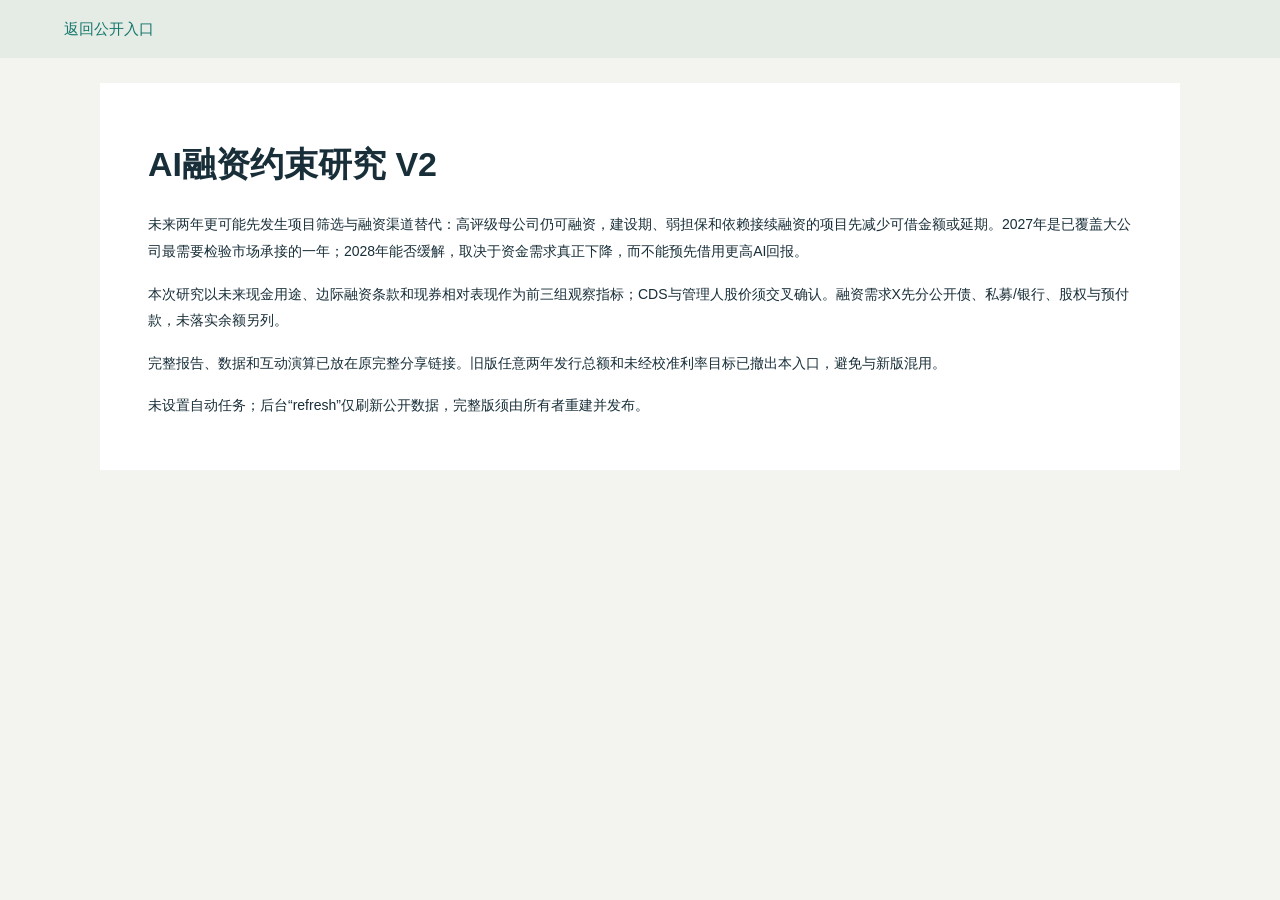
==== commit 18e0b5ca: "Rebuild AI credit study around financing constraints and leading evidence" ====
--- a/site/report.html
+++ b/site/report.html
@@ -1,749 +1 @@
-<!doctype html><html lang="zh-CN"><head><meta charset="utf-8"><meta name="viewport" content="width=device-width,initial-scale=1"><title>美国AI债务扩张研究 · 公开版</title><link rel="stylesheet" href="style.css"></head><body><nav class="report-nav"><a href="index.html">← 返回观察台</a><a href="report.md" download>下载Markdown</a></nav><main class="report"><h1>美国 AI 债务扩张：未来两年谁先遇到融资约束</h1>
-<p>研究基准日：<strong>2026-10-12</strong>。研究窗口：<strong>2026-10-13—2028-10-12</strong>。美元金额如无另注均为 <strong>USD bn（十亿美元）</strong>；100bn＝1,000亿美元，1,000bn＝1万亿美元。报告中的“未来区间”是可调整的研究情景，<strong>不是可由现有证据识别的精确预测或置信区间</strong>。网页可刷新市场数据，本文保留本次研究时点。</p>
-<p>本阶段固定成熟 AI 项目的单位经营现金回报，股权融资量级及经营回报变化留待下一阶段。本页为公开研究版；原始PDF、原页截图及受限行情表保留在本地完整版。</p>
-<h2>1. 最有投资意义的判断</h2>
-<p><strong>第一，未来两年更像“融资分层加剧”，而非美国债市统一失去融资能力。</strong> 高质量超大规模云服务商（hyperscaler）可以通过支付更高利息、调整期限和币种，继续获得资金；资质较弱的专业AI云服务商（neocloud）、建设期数据中心和依赖单一租户的项目公司，会先遇到可借比例降低、担保要求提高、起租条件收紧及再融资窗口缩短。项目单位回报不下降，融资困难也可以发生。</p>
-<p><strong>第二，长端信用债的融资压力，比“所有国债利率一起上升”更直接。</strong> MS 统计 hyperscaler 存量中 51% 在十年以后到期，2026年新发约32%为25年以上；BofA 的五大公司占全体美国投资级债（Investment Grade，IG）指数4.2%，在15年以上指数却占7.5%。长期固定利率债集中发行，会占用保险、养老金的久期预算（duration budget，即可承受的利率风险额度）和单一发行人投资限额，长债利差可能比短债扩大更多；国债还受政策、通胀、财政供给及避险资金影响，方向不唯一。[R06 p10；R05 p5]</p>
-<p><strong>第三，需求量、实际融资量、债务净增加必须分开。</strong> 本文可复算情景的两年美元债务毛融资需求约 <strong>871 / 1,103 / 1,425bn</strong>，对应扩张放缓、有序吸收、融资受压三档；其中以证券形式融资的需求为 <strong>621 / 753 / 925bn</strong>。<strong>融资总量以外部预测为参考，尚未验证这些预测隐含的经营回报是否与本研究的固定回报假设一致；固定回报的定量验证目前限于偿债覆盖率（Debt Service Coverage Ratio，DSCR）示例。</strong> 计算时先将卖方预测折算到本研究窗口，再对资料缺失的融资渠道作明确假设，<strong>并非逐项目已经确认的发债计划</strong>。尤其私募融资部分是估计中最弱的环节，不应拿1.1万亿美元直接做交易仓位依据。压力越大，计划越可能延期，最终成功融资不一定越多。</p>
-<p><strong>第四，优先看四组信号是否同时变化：</strong> 长端实际利率/期限溢价（term premium）；同评级同久期AI相对非AI的现券利差（cash bond spread）；计划转为已落实融资的速度与条款；Oracle与私募资本供应者的现金流。信用违约互换（Credit Default Swap，CDS）及OWL股价作为辅助信号，单独跳动不能证实项目回报恶化。</p>
-<p><strong>第五，需重点盯2026Q4—2027融资预算与建设启动、2027交付/起租、2027—2028 Oracle再次融资。</strong> 没有证据支持指定某个月“系统性危机必至”；ABS/CMBS主要2030—2031年接续融资墙也不能挪到本研究未来两年内。[R06 pp24,29,35–37]</p>
-<h2>2. 固定回报假设怎样执行</h2>
-<ol>
-<li>“回报不变”定义为：成熟项目每单位资本对应的、融资前可用于偿债的经营现金回报保持过去一年水平，标准化指数为100。不人为提高利用率、租金、利润率或残值，也不加入需求崩塌情景。<strong>目前没有涵盖全部AI项目的公开、统一、可核验历史投入资本回报率（Return on Invested Capital，ROIC）</strong>，因此不能把某个集团经营现金流（Cash Flow from Operations，CFO）增长或GPU租金等同全行业项目回报率。</li>
-<li>总投资/新开工规模可以变，固定回报不等于全行业总现金流不变。本文三种需求规模是资本开支/融资安排的工作假设；宏观利率、期限、债务比例、还本安排和投资者承接意愿可变化。</li>
-<li>公司集团现有业务现金流仍可支持AI建设，但不把集团平均利润当AI项目收益。股权融资暂不建模，<strong>不代表股权为零，也不代表全部资金缺口必须靠借债补足</strong>。客户预付款单列，不能当已实现经营盈利，更不能与对应债务重复加总。</li>
-<li>主情景保持既定建设/经营路径；建设延期仅列为监测风险及另行敏感性，不能在主模型中暗中降低项目回报。利率情景的“压力”主要来自融资成本和资金承接，不依靠AI经营衰退才能成立。</li>
-</ol>
-<p>资金来源与用途应逐实体核对：<code>剔除另列客户预付款后的经营现金流 − 现金资本开支（cash capex） − 股息/回购 − 其他现金用途 + 可动用原有现金 + 另列客户融资/预付款 + 债务提款 − 还本 = 融资后现金盈余</code>；若为负，取其绝对值才是尚待解决的缺口。已包含在经营现金流的预付款不得再加一次。已用自由现金流（Free Cash Flow，FCF）时不再扣一次capex。合并实体间转账抵销；集团债与项目债若属于两个债务人都是真债，但同一笔过桥贷款被资产支持证券（Asset-Backed Securities，ABS）置换时，应从净增加中扣除旧贷款偿还。</p>
-<h2>3. 11份资料给出的事实，比合计大数更重要</h2>
-<p>文件名“20261012”是归档前缀，原报告实际发布于2026年5—10月。11份全部纳入证据底稿；最新观察优先，并保留相互不兼容的口径。下表HY指高收益债（High Yield，俗称垃圾债），CMBS指商业抵押贷款支持证券（Commercial Mortgage-Backed Securities），DC指数据中心（data center）。</p>
-<table>
-<thead>
-<tr>
-<th>可用锚点</th>
-<th>数值、日期和定义</th>
-<th>投资解释与限制</th>
-</tr>
-</thead>
-<tbody>
-<tr>
-<td>MS最新AI信用统计</td>
-<td>2026截至9/30：全球466、美国信用市场389，其中美国IG306、HY53、贷款10、证券化20</td>
-<td>包括144A与35bn AVGO 4(a)(2)承诺；不是全部已提款，也不是全市场完整债务净增加。另有IG贷款和某些私募在表外。[R06 pp3–4,16]</td>
-</tr>
-<tr>
-<td>BofA五家公司债预测</td>
-<td>2027：255；2028：135；四大不含Oracle为215/125</td>
-<td>全球全币种毛发债、卖方预测，含既有业务资金用途；不能称“美国AI项目官方发行计划”。[R05 p5]</td>
-</tr>
-<tr>
-<td>MS旧融资框架</td>
-<td>2026–28全球三年信用合计1,750：IG650、HY150、贷款50、私募700、ABS200</td>
-<td>不可直接改名为未来两年美国新增债，不能直接减466得到剩余需求。[R08 p8]</td>
-</tr>
-<tr>
-<td>最新证券化预测</td>
-<td>2026为25–30、2027为40–50、2028为55–65</td>
-<td>DC ABS/CMBS毛发行；后两年95–115为日历两年，含置换融资；与旧框架含chips的200不同。[R06 p28]</td>
-</tr>
-<tr>
-<td>七家公司未起租租赁承诺</td>
-<td>2Q26备考1,279；BofA换算建设债务506；“尚余”250–300</td>
-<td>未折现多年租金≠债券；506含已融资，250–300也混有已融未公开，不能全部作为未来净需求。[R05 p7]</td>
-</tr>
-<tr>
-<td>长端与非AI供给</td>
-<td>MS：IG毛发行YTD同比+27%，剔除AI+12%；HY非AI发行约194、同比−21%</td>
-<td>同期非AI IG并未全面被挤出；HY减少不能仅凭相关性认定AI因果。[R06 pp10,23]</td>
-</tr>
-<tr>
-<td>投资者承接</td>
-<td>UBS：8月仍有3–5倍认购，但同期限GOOGL/Dell发行利差已上升</td>
-<td>能完成发行与资金价格恶化可以并存；订单质量、最终规模和发行后表现比峰值倍数更关键。[R10 p9]</td>
-</tr>
-</tbody>
-</table>
-<p>BofA公司毛发债预测原页（含全部币种和DDTL/CP排除脚注）：</p>
-<p><em>BofA公司发行预测原页：原页截图保留在本地完整版，公开版不转载。</em></p>
-<p>未起租租赁承诺与建设资金的换算原页；它是领先管线，不能当立即融资现金需求：</p>
-<p><em>BofA租赁承诺原页：原页截图保留在本地完整版，公开版不转载。</em></p>
-<h2>4. 未来24个月融资需求：明确哪些是预测，哪些是假设</h2>
-<p>主研究口径为<strong>流入美国美元信用市场的AI相关主体/资产债务融资</strong>，不等同“全部项目都在美国境内”。美国公司发行欧元债单列跨币种影响；全球项目融资不自动纳入美元总量。由于缺少逐项目地域与币种台账，本模型仍是美国美元市场代理口径，不能宣称完成了所有美国境内项目普查。</p>
-<p>四大+Oracle起点来自BofA：<code>103×80/108 + 255 + 135×286/366 = 436.79bn</code>，将9/15所见2026剩余、2027及2028桥接到研究窗口。80天是2026尾段，286天是2028闰年截至10/12；均匀发行只是时间桥假设，9/16—10/12实际进度未完整核定。再乘80/85/90%美元份额，加其他主体30/50/80bn。<strong>这些份额和增补量都不是BofA原预测。</strong></p>
-<table>
-<thead>
-<tr>
-<th>融资渠道 / USD bn</th>
-<th>扩张放缓</th>
-<th>有序吸收</th>
-<th>久期与融资受压</th>
-<th>锚点和关键假设</th>
-</tr>
-</thead>
-<tbody>
-<tr>
-<td>公司主体 IG：四大+Oracle+其他AI链</td>
-<td>379</td>
-<td>421</td>
-<td>473</td>
-<td>R05 p5全球全币种预测滚动折算；美元份额80/85/90%、其他硬件/REIT/主体30/50/80均为本研究假设。排除下列项目载体债。</td>
-</tr>
-<tr>
-<td>独立项目/建设 IG 证券</td>
-<td>80</td>
-<td>120</td>
-<td>180</td>
-<td>R06美国2026YTD43；按建设管线设工作区间。包含144A，排除公司主体和证券化。非公司公告计划。</td>
-</tr>
-<tr>
-<td>AI HY 公司及建设证券</td>
-<td>80</td>
-<td>120</td>
-<td>170</td>
-<td>R06美国2026YTD53；对应扩张、融资窗口、施工节奏三种需求规模。非同一公司的全部投资均算AI。</td>
-</tr>
-<tr>
-<td>银行与真正私募贷款/非交易私募债</td>
-<td>250</td>
-<td>350</td>
-<td>500</td>
-<td>R08全球三年私募700旧框架、R06 Oracle shell贷款65作规模参照；本区间为假设，排除前三行144A/私募证券与下面ABS。承诺只计预计提款。</td>
-</tr>
-<tr>
-<td>数据中心 ABS/CMBS</td>
-<td>82</td>
-<td>92</td>
-<td>102</td>
-<td>直接设定82/92/102工作值；R06 p28的2027 40–50与2028 55–65仅作规模参照，未建立逐季/币种桥；包含置换建设贷款。</td>
-</tr>
-<tr>
-<td>合计需求</td>
-<td>871</td>
-<td>1103</td>
-<td>1425</td>
-<td>毛融资需求，包含可能的接续融资；并非官方计划总额</td>
-</tr>
-</tbody>
-</table>
-<p>渠道互斥规则：公司债、建设项目债、HY证券、真正私募/银行贷款、ABS/CMBS分列；“证券”包括部分144A/私募发行证券，不能把它全部称为SEC注册公募债。客户/租户和借款人分开，按实际债务工具归类；发债用途不明的主体债只能称AI相关，不夸称100%用在AI项目。</p>
-<table>
-<thead>
-<tr>
-<th>情景</th>
-<th>需求</th>
-<th>假设实际完成率</th>
-<th>实际毛融资演示</th>
-<th>假设偿还/置换比例</th>
-<th>净增加演示</th>
-</tr>
-</thead>
-<tbody>
-<tr>
-<td>扩张放缓</td>
-<td>871</td>
-<td>90–100%</td>
-<td>784–871</td>
-<td>20%</td>
-<td>627–697</td>
-</tr>
-<tr>
-<td>有序吸收</td>
-<td>1103</td>
-<td>85–100%</td>
-<td>938–1103</td>
-<td>25%</td>
-<td>703–827</td>
-</tr>
-<tr>
-<td>久期与融资受压</td>
-<td>1425</td>
-<td>60–85%</td>
-<td>855–1211</td>
-<td>30%</td>
-<td>598–848</td>
-</tr>
-</tbody>
-</table>
-<p>后三列是<strong>敏感性演示</strong>：分别假设90–100%/85–100%/60–85%的需求实际获融，偿还及跨渠道置换占实际毛融资20%/25%/30%。这些比例尚无完整贷款和到期台账支持，净额只是对应比例下的计算值，<strong>不能当净新增债务预测</strong>。实际落地后须用逐笔偿还额替换比例。</p>
-<p>证券化82/92/102bn为直接设定的工作值，参考MS年度预测规模，并非通过未展示的季度/币种参数算得。</p>
-<p>两种自检能防止总量失真：一是MS的AVGO35已在306bn IG里，不能又加进私贷；二是建设贷300被ABS300置换，毛融资可以累计600，但期末净债仍300。新承诺未提款则不能进实际融资额。</p>
-<p><strong>对原有市场规模的量纲检验：</strong> SIFMA给出的2025年美国长期债发行约11.5万亿美元，其中国债4.8、公司债2.2、MBS1.9、机构债1.4、市政0.5873、ABS0.5174万亿美元。本文基准证券需求753bn/两年＝年均376.5bn，约为2025公司债毛发行的17.1%，但其中含ABS且部分属于原本就会发生的融资，<strong>这只是量纲比较，不是公司债发行份额或新增供给冲击</strong>。更有意义的是逐评级/久期的净供给。来源：<a href="https://www.sifma.org/news/blog/2026-capital-markets-fact-book-key-findings">SIFMA 2026 Fact Book</a>。</p>
-<h2>5. 利率为何分化：把国债基准与信用补偿拆开</h2>
-<p>概念上，固定息企业新债收益率≈对应期限国债收益率+现券信用/流动性利差+新发让利（New Issue Concession，NIC）；浮息贷款≈担保隔夜融资利率（Secured Overnight Financing Rate，SOFR）+贷款加点（margin）+折算费用。期权调整利差（Option-Adjusted Spread，OAS）含期权模型调整，不应与国债基准利差（G-spread）、CDS、不同债券的最差收益率（Yield to Worst，YTW）直接相减；模型中的加法仅用于估算情景下的融资成本，含权债必须逐券定价。</p>
-<p>AI发行带来四条传导：</p>
-<ol>
-<li><strong>久期竞争</strong>：同样100bn，长债占比/久期越高，对保险和养老金的久期额度占用越大。修正久期7年的100bn约有70mn美元/bp价格敏感度；若久期14年则约140mn/bp。未对冲长债承接难度不能只看发行金额。长债向短债迁移会缓解当期久期，却扩大未来再融资需求。</li>
-<li><strong>单一风险敞口集中</strong>：投资人把Oracle主体、其承租项目、担保链和贷款一起归集后，表面上多个发行人仍可能集中于同一个经济风险。指数权重升高创造被动需求，也可能挤占主动账户的单名额度。</li>
-<li><strong>价格与资金流反馈</strong>：更高国债利率带来总回报损失、基金赎回、交易商库存压力，抬高新发让利；保险较高票息需求可吸收一部分供给。不能只画供给曲线、不考虑需求曲线。</li>
-<li><strong>对冲与安全资产反馈</strong>：一级锁息/交易商对冲可能短期卖出国债久期；信用恶化又可能触发买入国债避险。美国财政借款、联储政策、通胀和海外资金通常对国债绝对收益率更关键。财政部2026年8月预计Q4净市场化借款628bn，是独立供给变量。<a href="https://home.treasury.gov/news/press-releases/sb0584">官方融资计划</a></li>
-</ol>
-<p>为了识别AI的边际作用，维持宏观路径不变时，可给出<strong>未经回归验证的敏感性输入</strong>：AI增量使2Y国债0–5bp、5Y0–10bp、10Y0–20bp、20/30Y0–30bp；AI长端信用额外20–60bp、匹配非AI IG0–20bp、弱项目/HY50–150bp。它们用于观察组合对冲击的反应，<strong>不是估出的供给弹性；低端也不排除零效应</strong>。下文总利率区间已包含宏观与信用设定，不再重复加这组增量。若避险占优，国债边际效应还可为负。</p>
-<p>MS长期债供给/久期原页：</p>
-<p><em>MS期限与供给：原页截图保留在本地完整版，公开版不转载。</em></p>
-<h2>6. 各期限“可能到多少”：看条件区间，不看单一目标</h2>
-<table>
-<thead>
-<tr>
-<th>市场起点</th>
-<th>值</th>
-<th>单位</th>
-<th>观测日</th>
-<th>来源</th>
-<th>状态</th>
-</tr>
-</thead>
-<tbody>
-<tr>
-<td>美国国债 2 年</td>
-<td>4.8</td>
-<td>%</td>
-<td>2026-10-09</td>
-<td><a href="https://home.treasury.gov/resource-center/data-chart-center/interest-rates/TextView?type=daily_treasury_yield_curve">US Treasury</a></td>
-<td>本次成功</td>
-</tr>
-<tr>
-<td>美国国债 5 年</td>
-<td>5.02</td>
-<td>%</td>
-<td>2026-10-09</td>
-<td><a href="https://home.treasury.gov/resource-center/data-chart-center/interest-rates/TextView?type=daily_treasury_yield_curve">US Treasury</a></td>
-<td>本次成功</td>
-</tr>
-<tr>
-<td>美国国债 10 年</td>
-<td>5.24</td>
-<td>%</td>
-<td>2026-10-09</td>
-<td><a href="https://home.treasury.gov/resource-center/data-chart-center/interest-rates/TextView?type=daily_treasury_yield_curve">US Treasury</a></td>
-<td>本次成功</td>
-</tr>
-<tr>
-<td>美国国债 20 年</td>
-<td>5.65</td>
-<td>%</td>
-<td>2026-10-09</td>
-<td><a href="https://home.treasury.gov/resource-center/data-chart-center/interest-rates/TextView?type=daily_treasury_yield_curve">US Treasury</a></td>
-<td>本次成功</td>
-</tr>
-<tr>
-<td>美国国债 30 年</td>
-<td>5.6</td>
-<td>%</td>
-<td>2026-10-09</td>
-<td><a href="https://home.treasury.gov/resource-center/data-chart-center/interest-rates/TextView?type=daily_treasury_yield_curve">US Treasury</a></td>
-<td>本次成功</td>
-</tr>
-<tr>
-<td>10 年期限溢价（ACM）</td>
-<td>0.9023</td>
-<td>%</td>
-<td>2026-10-09</td>
-<td><a href="https://www.newyorkfed.org/research/data_indicators/term-premia-tabs">NY Fed ACM 模型</a></td>
-<td>本次成功</td>
-</tr>
-<tr>
-<td>SOFR（纽约联储）</td>
-<td>3.87</td>
-<td>%</td>
-<td>2026-10-08</td>
-<td><a href="https://markets.newyorkfed.org/api/rates/secured/sofr/last/30.json">Federal Reserve Bank of New York</a></td>
-<td>本次成功</td>
-</tr>
-<tr>
-<td>Blue Owl 管理公司</td>
-<td>9.34</td>
-<td>USD</td>
-<td>2026-10-12</td>
-<td><a href="https://finance.yahoo.com/quote/OWL/">Yahoo Finance（第三方）</a></td>
-<td>本次成功</td>
-</tr>
-</tbody>
-</table>
-<p>下表为未来24个月融资定价可能面对的<strong>状态区间</strong>，不是24个月末精确点位，也不表示区间会全被经历。2026-10-12是美国债市假日，最近官方收盘通常为10/9；FRED部分序列截至10/8。每条指标保留自己的观测日。</p>
-<table>
-<thead>
-<tr>
-<th>期限</th>
-<th>本次官方最新 / %</th>
-<th>扩张放缓 / %</th>
-<th>有序吸收 / %</th>
-<th>久期与融资受压 / %</th>
-</tr>
-</thead>
-<tbody>
-<tr>
-<td>2年</td>
-<td>4.8</td>
-<td>2.80–3.60</td>
-<td>4.00–4.80</td>
-<td>4.70–5.50</td>
-</tr>
-<tr>
-<td>5年</td>
-<td>5.02</td>
-<td>3.30–4.10</td>
-<td>4.25–5.10</td>
-<td>5.15–5.90</td>
-</tr>
-<tr>
-<td>10年</td>
-<td>5.24</td>
-<td>3.80–4.60</td>
-<td>4.60–5.50</td>
-<td>5.60–6.30</td>
-</tr>
-<tr>
-<td>20年</td>
-<td>5.65</td>
-<td>4.40–5.20</td>
-<td>5.10–6.00</td>
-<td>6.15–6.80</td>
-</tr>
-<tr>
-<td>30年</td>
-<td>5.6</td>
-<td>4.40–5.30</td>
-<td>5.10–6.10</td>
-<td>6.20–7.00</td>
-</tr>
-</tbody>
-</table>
-<p>为什么30年可能到6.2–7.0%：这是“期限溢价/宏观利率持续上行且长久期承接受压”的压力假设，<strong>不是由AI融资1.425万亿美元推算出的必然点位</strong>。反过来，AI信用利差变宽时国债也可能走低；因此不能将做空长国债作为所有AI信用风险的唯一对冲。</p>
-<p>表中WAL为加权平均期限（Weighted Average Life），按本金偿还时间加权，与最终到期日不同。</p>
-<table>
-<thead>
-<tr>
-<th>类型</th>
-<th>期限/WAL</th>
-<th>基准信用利差</th>
-<th>扩张放缓收益率</th>
-<th>有序吸收收益率</th>
-<th>受压收益率</th>
-</tr>
-</thead>
-<tbody>
-<tr>
-<td>高质量 AI IG（四大，非Oracle）</td>
-<td>5年</td>
-<td>60–100bp</td>
-<td>3.70–4.85%</td>
-<td>4.85–6.10%</td>
-<td>6.15–7.50%</td>
-</tr>
-<tr>
-<td>高质量 AI IG（四大，非Oracle）</td>
-<td>10年</td>
-<td>85–130bp</td>
-<td>4.40–5.60%</td>
-<td>5.45–6.80%</td>
-<td>7.00–8.40%</td>
-</tr>
-<tr>
-<td>高质量 AI IG（四大，非Oracle）</td>
-<td>30年</td>
-<td>140–200bp</td>
-<td>5.30–6.75%</td>
-<td>6.50–8.10%</td>
-<td>8.40–10.20%</td>
-</tr>
-<tr>
-<td>Oracle 类边缘 IG</td>
-<td>5年</td>
-<td>180–260bp</td>
-<td>4.70–6.20%</td>
-<td>6.05–7.70%</td>
-<td>7.95–10.10%</td>
-</tr>
-<tr>
-<td>Oracle 类边缘 IG</td>
-<td>10年</td>
-<td>220–310bp</td>
-<td>5.50–7.10%</td>
-<td>6.80–8.60%</td>
-<td>9.00–11.10%</td>
-</tr>
-<tr>
-<td>Oracle 类边缘 IG</td>
-<td>30年</td>
-<td>280–400bp</td>
-<td>6.60–8.40%</td>
-<td>7.90–10.10%</td>
-<td>10.50–13.00%</td>
-</tr>
-<tr>
-<td>非AI IG示意（尚未评级匹配）</td>
-<td>5年</td>
-<td>60–95bp</td>
-<td>3.80–4.95%</td>
-<td>4.85–6.05%</td>
-<td>6.10–7.40%</td>
-</tr>
-<tr>
-<td>非AI IG示意（尚未评级匹配）</td>
-<td>10年</td>
-<td>80–120bp</td>
-<td>4.45–5.60%</td>
-<td>5.40–6.70%</td>
-<td>6.85–8.15%</td>
-</tr>
-<tr>
-<td>非AI IG示意（尚未评级匹配）</td>
-<td>30年</td>
-<td>100–155bp</td>
-<td>5.30–6.70%</td>
-<td>6.10–7.65%</td>
-<td>7.85–9.40%</td>
-</tr>
-<tr>
-<td>AI IG 建设项目</td>
-<td>10年</td>
-<td>210–310bp</td>
-<td>5.40–7.00%</td>
-<td>6.70–8.60%</td>
-<td>8.90–11.10%</td>
-</tr>
-<tr>
-<td>AI IG 建设项目</td>
-<td>30年</td>
-<td>270–390bp</td>
-<td>6.50–8.50%</td>
-<td>7.80–10.00%</td>
-<td>10.20–13.00%</td>
-</tr>
-<tr>
-<td>广义HY代表券</td>
-<td>5年</td>
-<td>350–500bp</td>
-<td>6.30–8.60%</td>
-<td>7.75–10.10%</td>
-<td>10.65–13.90%</td>
-</tr>
-<tr>
-<td>弱neocloud无抵押HY</td>
-<td>5年</td>
-<td>600–950bp</td>
-<td>8.30–11.60%</td>
-<td>10.25–14.60%</td>
-<td>14.65–19.90%</td>
-</tr>
-<tr>
-<td>DC ABS AAA / 约5年WAL</td>
-<td>5年</td>
-<td>130–190bp</td>
-<td>4.40–5.65%</td>
-<td>5.55–7.00%</td>
-<td>7.05–8.80%</td>
-</tr>
-<tr>
-<td>DC ABS BBB / 约5年WAL</td>
-<td>5年</td>
-<td>280–420bp</td>
-<td>5.60–7.50%</td>
-<td>7.05–9.30%</td>
-<td>9.65–12.40%</td>
-</tr>
-</tbody>
-</table>
-<p>非AI行未指定统一评级，也未建立逐主体匹配篮子，只是示意定价区间；不能将该行与AI行差额当已控制评级的AI溢价。</p>
-<p>这张表回答AI IG、非AI IG、项目IG和HY的期限差别：基准下高质量AI长端可能面临6.5–8.1%，Oracle类长端约7.9–10.1%；弱neocloud5年可达10.25–14.6%。较高“收益率”不意味着一定借得到钱，特别是弱主体压力区间高端可能只是二级困境报价。评级、抵押、租约、首赎和剩余期限不同，不能只比表内收益率高低。</p>
-<p>主体最新现金利差截面来自9/30 MS报告：</p>
-<p><em>单名现券报价表保留在本地完整版；详见来源索引R06。</em></p>
-<p>2026年META超长端相对BBB曲线的溢价最高54bp，是长端承接/供给分化的案例；原比较曲线排除了金融、公用事业、HQ hyperscaler、Oracle、SpaceX、Nvidia等特定样本，不能称所有BBB都优于META。[R06 p13]</p>
-<p><em>MS AI相对利差与超长端：原页截图保留在本地完整版，公开版不转载。</em></p>
-<h2>7. 其他美国债券：价格、发行量和替代效应</h2>
-<table>
-<thead>
-<tr>
-<th>市场</th>
-<th>AI增量的主要传导</th>
-<th>有序吸收 / 压力情景的发行与利差判断</th>
-</tr>
-</thead>
-<tbody>
-<tr>
-<td>非AI IG</td>
-<td>同评级长端竞争、基金流出与指数再配置；盈利与融资用途不同</td>
-<td>本身仍能发行，可能提前/转短、提高NIC。作为敏感性，可设相对“无额外AI冲击”的毛发行0至−5% / −5至−15%，<strong>非预测、缺少可辨识的因果系数</strong>。若非AI并购融资旺盛，总发行仍可增长。</td>
-</tr>
-<tr>
-<td>广义HY</td>
-<td>边际资金更紧、CCC/单名分化；AI有抵押高票息债争夺预算</td>
-<td>优质BB可继续，弱B/CCC更可能延后。非AI HY发行敏感性−5至0% / −10至−25%；不能把已经观察到的同比−21%全归AI。</td>
-</tr>
-<tr>
-<td>国债</td>
-<td>财政融资决定发行量，AI主要通过增长/税收/补贴及需求间接作用</td>
-<td>不按AI发债额机械增减国债发行；默认财政计划不变，另跟踪拍卖尾差、间接投标与20/30年承接。2年更受政策，30年更受期限溢价。</td>
-</tr>
-<tr>
-<td>机构抵押贷款支持证券（Agency Mortgage-Backed Securities，Agency MBS）</td>
-<td>与长久期IG竞争、利率波动提高负凸性对冲需求，期限会延长</td>
-<td>同宏观下MBS OAS可设0–15 / 15–40bp边际走阔敏感性；发行受房屋成交/再融资主导，利率高会压再融资量。网页30年房贷利率<strong>不是MBS收益率或OAS</strong>。</td>
-</tr>
-<tr>
-<td>DC ABS/CMBS</td>
-<td>可把已稳定收租资产转给证券化投资人，置换建设债；分层保护改变承接</td>
-<td>2027/28卖方锚40–50/55–65；需求越高不保证成交越高。看AAA与BBB分化、WAL/ARD/LTV/摊还，基准5年AAA约5.55–7.0%、BBB7.05–9.3%。</td>
-</tr>
-<tr>
-<td>其他ABS/CMBS、贷款抵押债券（Collateralized Loan Obligation，CLO）</td>
-<td>争夺银行/保险预算与结构化信用配置，底层资产周期各异</td>
-<td>不能把AI冲击与商业地产压力等混为一因。可设0–15 / 15–50bp相对利差敏感性；总量不足以可信量化。CLO取决于可入池贷款和套利，私募AI贷款不自动符合。</td>
-</tr>
-<tr>
-<td>机构债、市政债</td>
-<td>高评级久期竞争、公共电力/基础设施投资；免税买家与公司债并非完全同池</td>
-<td>市政看税前等价收益率（taxable-equivalent yield）和市政债/国债收益率比（muni/UST），公用事业受监管回收/地方税基影响。设相对国债0–10 / 10–25bp边际敏感性；发行更受预算和项目审批，而非固定挤出比例。</td>
-</tr>
-</tbody>
-</table>
-<p>以上百分比和bp都是<strong>控制其他条件的情景参数</strong>，不与总利率区间叠加，不用来伪造市场总发行量预测。本轮能够量化AI拟融资工作范围；非AI及其他债种的绝对两年发行量，没有完整、同口径可验证预测，故保留“方向+敏感性+驱动”。</p>
-<h2>8. 私募债：价格只是约束的一部分</h2>
-<p>私募并不等于HY。私募IG、资产抵押融资、直接贷款、建设桥贷、保险资金承接与144A证券需要分别看；看不到每日价格也不代表信用稳定。公开长债难卖时，私募可能承接复杂结构，但需要更高补偿、更低杠杆和更强现金控制，而不是无限容量。</p>
-<p>基准SOFR假设3.5–4.5%时，用稳定资产贷款margin250–400bp、建设贷350–550bp、GPU/弱neocloud450–750bp作<strong>融资价格示意</strong>，现金利息分别约6–8.5%、7–10%、8–12%，另计原始发行折价（Original Issue Discount，OID）、承诺费、未提用费、对冲费和摊还。压力SOFR4.5–5.5%且margin分别400–600、550–800、700–1,000bp时，可到8.5–11.5%、10–13.5%、11.5–15.5%；高端可能无法成交。R01的CoreWeave具体5.5年贷款SOFR+450bp是参考个案，不是全部私贷的市场均价。</p>
-<p><strong>固定现金回报也会撞上融资约束：</strong> 假设一个项目资产100、债65、每年可用于偿债的现金流（Cash Flow Available for Debt Service，CFADS）为8、原利息7%、年还本2，则DSCR＝8/(65×7%+2)＝1.22倍。借款成本升至9%后降到1.02倍；若要求DSCR≥1.2，在还本2不变时，能承受的债务降至51.85，较65少20.2%。经营回报没有动，融资缺口扩大13.15。若还本与本金联动则需重算；这不是实际公司指标。</p>
-<p>还要关注实物付息（Payment-in-Kind，PIK，通常将利息计入本金）、仓储融资额度到期、贷款展期/修订、出资人与银行授信同步收紧。若资产净值（Net Asset Value，NAV）不动但PIK和延期上升，不能认为风险消失。资产支持融资（Asset-Based Finance，ABF）债权人更关心抵押品残值和超额现金强制还款（cash sweep），保险投资人关心评级、资本占用和单一借款人限额，私人基金关心有限合伙人（Limited Partner，LP）出资与退出，不能把“干火药”（dry powder，尚未投入的可投资资金）总额直接当作AI可用资金。</p>
-<h2>9. 数据中心电力与建筑主体（Power shell）结构：必须逐条读合同</h2>
-<p>所谓power shell至少要拆成土地/建筑、电力接入与基础设施、GPU/IT设备和客户算力收入；债务可能在不同实体。观察次序应是“谁借、谁付租金、什么条件开始付款、谁承担完工/电力/残值风险”。</p>
-<table>
-<thead>
-<tr>
-<th>关键条款</th>
-<th>若收紧/恶化，融资怎样先受影响</th>
-<th>当前可证事实与尚缺部分</th>
-</tr>
-</thead>
-<tbody>
-<tr>
-<td>起租条件</td>
-<td>租金须等通电/验收，而债利息先发生，利息储备和桥贷额度压力上升</td>
-<td>MS明确把shell交付即起租、接电先决条件作为信用分化点；未获得全部项目合同。[R06 pp16,22]</td>
-</tr>
-<tr>
-<td>租约期限、延期选择权、终止权</td>
-<td>4年不可撤销期与30年债并不等价；不续租后的回收依赖担保/再出租</td>
-<td>Meta官方Hyperion公告：初始租约4年、可延长；前16年有带条件、有上限的残值支持。它不等于Meta无条件担保所有债务。<a href="https://investor.atmeta.com/investor-news/press-release-details/2025/Meta-Announces-Joint-Venture-with-Funds-Managed-by-Blue-Owl-Capital-to-Develop-Hyperion-Data-Center/">Meta公告</a></td>
-</tr>
-<tr>
-<td>建设成本、超支与电费承担</td>
-<td>成本风险留给承租人或业主会改变贷款可用额、现金需求</td>
-<td>Core Scientific融资附件：除Austin外，CoreWeave按批准预算/进度承担或补偿开发成本，并承担公用事业费用；Austin有不同安排。不能推广到全行业。<a href="https://www.sec.gov/Archives/edgar/data/1839341/000119312526165121/d149019dex992.htm">SEC附件</a></td>
-</tr>
-<tr>
-<td>受让/担保及信用弱化</td>
-<td>合同转给较弱的特殊目的载体（Special Purpose Vehicle，SPV）但原主体不继续负责，原来的租户信用分析失效</td>
-<td>应逐笔核实原义务人是否继续承担责任；Core Scientific Q2披露部分协议转入SPV但CoreWeave仍为主要义务人。<a href="https://www.sec.gov/Archives/edgar/data/1839341/000183934126000014/core-20260630.htm">10-Q</a></td>
-</tr>
-<tr>
-<td>贷款成本比（Loan-to-Cost，LTC）/贷款价值比（Loan-to-Value，LTV）、摊还、预期偿还日（Anticipated Repayment Date，ARD）、到期大额还本（balloon payment）</td>
-<td>票面利差不变也可能借得更少、每年还得更多，或再融资压力提前</td>
-<td>MS记载新CMBS部分摊还提案、低LTV AAA结构；ARD≠最终法定到期。[R06 pp28,32–33]</td>
-</tr>
-<tr>
-<td>完工/电力/许可</td>
-<td>已获批MW与可用MW、critical IT load不同，获批不等于收入兑现</td>
-<td>Galaxy一期133MW已交付、后续起租在2027/2028；须继续跟踪建设状态。该时间表作为事实管线，延期不自动写入固定回报主情景。<a href="https://www.sec.gov/Archives/edgar/data/1859392/000185939226000084/exhibit992-q22026overvie.htm">SEC材料</a></td>
-</tr>
-</tbody>
-</table>
-<h2>10. Oracle与CDS：同时检查信用和套保拥挤</h2>
-<p>Oracle是尾部监测重点，但不能把四大hyperscaler与Oracle平均后消除差异。其FY27Q1官方现金表：经营现金流23.103bn，cash capex28.499bn，FCF−5.396bn；经营现金流含11.363bn客户预付款融资成分。将该项单列后，现金流为11.740bn、对应capex缺口−16.759bn。<strong>这只是将资金来源拆开核算，不是公司定义的调整后FCF，更不等于可持续盈利。</strong> 剩余履约义务（Remaining Performance Obligations，RPO）664bn，不能当今日现金。<a href="https://investor.oracle.com/investor-news/news-details/2026/Oracle-Announces-Q1-Results-Driven-by-Triple-Digit-Growth-in-Cloud-Infrastructure-Revenues/default.aspx">Oracle FY27Q1</a></p>
-<p>债务计划看官方历史公告与新更新：2月公布CY2026融资45–50bn、约半数债务；9月公司称新签AI合同不会增加原融资计划。BofA预测2027发债40、2028发债10bn，MS预计这两年仍需大额融资；后两者是分析师判断，不能在“公司已宣布计划”栏目打勾。股权金额本轮不参与新情景计算。<a href="https://investor.oracle.com/investor-news/news-details/2026/Oracle-announces-Equity-and-Debt-Financing-Plan-for-Calendar-Year-2026/default.aspx">Oracle历史计划</a></p>
-<p><em>单名CDS报价表保留在本地完整版；详见来源索引R03。</em></p>
-<p>Oracle的JPM 5年CDS与MS现券报价不同日，契约/期限也不严格匹配，因此不计算简单基差；更不能拿5年CDS减30年G-spread。UBS九月报价未明确期限，不能和JPM明确5年期限的数据拼连续曲线。具体报价留在本地完整版。</p>
-<p>理解CDS需同时看：新债和贷款承诺使银行/交易对手需要对冲的债务本金快速变大；可交易的参考实体和市场深度有限，即使每单位债务的违约风险未恶化，购买违约保护的需求也可能推高CDS利差。反向也成立：几乎不交易的稳定报价不能证明安全。理想监测包括同期限同实体现金债、CDS买卖报价（bid/ask）、成交频率、DTCC成交/净名义额、交付债务/重组条款、CDX纳入及对冲需求事件。当前未获得完整数据，网页<strong>不计算CDS隐含违约率、不给单独红色危机信号</strong>。</p>
-<p><em>MS CDS价格与成交量原页：原页截图保留在本地完整版，公开版不转载。</em></p>
-<h2>11. Blue Owl：把管理公司、基金和项目分开</h2>
-<table>
-<thead>
-<tr>
-<th>公司指标</th>
-<th>数值</th>
-<th>单位/日期</th>
-</tr>
-</thead>
-<tbody>
-<tr>
-<td>管理资产规模（Assets Under Management，AUM）</td>
-<td>319</td>
-<td>USD bn；2026-06-30</td>
-</tr>
-<tr>
-<td>收费资产规模（Fee-Paying AUM，FPAUM）</td>
-<td>190.6</td>
-<td>USD bn；2026-06-30</td>
-</tr>
-<tr>
-<td>永久资本管理规模（Permanent Capital AUM）</td>
-<td>225</td>
-<td>USD bn；2026-06-30</td>
-</tr>
-<tr>
-<td>季度新承诺</td>
-<td>7.8</td>
-<td>USD bn；2026-06-30</td>
-</tr>
-<tr>
-<td>季度费用相关收益（Fee-Related Earnings，FRE）</td>
-<td>392.2</td>
-<td>USD mn；2026-06-30</td>
-</tr>
-<tr>
-<td>季度可分配收益（Distributable Earnings，DE）</td>
-<td>351.2</td>
-<td>USD mn；2026-06-30</td>
-</tr>
-<tr>
-<td>实物资产（Real Assets）管理规模</td>
-<td>89.4</td>
-<td>USD bn；2026-06-30</td>
-</tr>
-<tr>
-<td>实物资产收费管理规模</td>
-<td>52</td>
-<td>USD bn；2026-06-30</td>
-</tr>
-</tbody>
-</table>
-<p>这些是Blue Owl管理业务指标，不是全部AI债敞口；Real Assets也包含非数据中心资产，不能等同AI占比。<a href="https://ir.blueowl.com/Investors/news/news-details/2026/Blue-Owl-Capital-Inc--Second-Quarter-2026-Results/">Blue Owl 2026Q2官方披露</a></p>
-<p>三层跟踪：</p>
-<ol>
-<li><strong>OWL管理公司</strong>：股价与同业相对表现、收费AUM增速、募资/净流量、费用率、FRE/DE与管理公司净债。股价下跌可能反映募资预期或估值折现，不能直接证明项目坏账。网页行情为Yahoo第三方未复权日线，显示成交时点；不拿来当总回报或基金NAV。</li>
-<li><strong>业务发展公司（Business Development Company，BDC）/私贷基金</strong>：OTF/OTIC等各自NAV、价格/NAV、非应计贷款（non-accrual loans，因回收疑虑等而停止正常计提利息收入的贷款）、PIK占比、现金覆盖、杠杆、赎回及实际支付。Q2演示p24的OTF/OTIC利息覆盖2.0/2.1倍、按公允价值非应计0.1%/0.2%、净杠杆0.85/0.79倍，<strong>底层截至3/31，滞后一季</strong>。不能说这些是6/30或10月当前资产质量；OBDC和OTF也不是全部数据中心融资池。</li>
-<li><strong>基础设施基金/SPV</strong>：未调用承诺、建设成本/完工、电力、租约、资产估值、收费起点、资本回收和贷款接续。基金永久资本有助于避免日度赎回，但不消除承诺出资、仓储线或集中度约束。Meta–Blue Owl项目的基金债不能自动记到OWL管理公司表内。</li>
-</ol>
-<p>本轮未核得集团完整AI穿透敞口、所有非上市基金赎回与最新PIK金额，网页留为“待披露/人工核验”，不以0填充。</p>
-<h2>12. 何时融资难度显著上升：用条件和顺序识别</h2>
-<p>2026Q4—2027上半年最先看资本预算、已承诺但未提款金额与融资计划；2027进入交付/租金起算与利息储备考验；2027—2028看Oracle等主体融资和项目接续是否同时拥挤。以下是研究预警阈值，尚未回测，不是统计最优规则。</p>
-<table>
-<thead>
-<tr>
-<th>观察组</th>
-<th>跟踪字段</th>
-<th>复核阈值（研究设定）</th>
-<th>更新方式</th>
-<th>解释</th>
-</tr>
-</thead>
-<tbody>
-<tr>
-<td>超长国债/实际利率</td>
-<td>UST30、DFII30、ACMTP10；20个观测变化</td>
-<td>30Y 20观测升≥40bp；ACM10升≥25bp</td>
-<td>日频可刷新</td>
-<td>宏观、久期吸收受压；ACM10不是30Y期限溢价</td>
-</tr>
-<tr>
-<td>AI现金信用曲线</td>
-<td>同券/同日5/10/30年利差、AI减匹配非AI篮子</td>
-<td>AI30年相对篮子20日升≥25bp；10s30s再陡≥15bp</td>
-<td>报告快照；持续更新需逐券报价</td>
-<td>优先信用久期信号，避免评级和期限混合</td>
-</tr>
-<tr>
-<td>广义信用分化</td>
-<td>IG/BBB/HY/CCC OAS与BB–BBB差</td>
-<td>HY20观测升≥100bp或CCC≥250bp</td>
-<td>日频可刷新</td>
-<td>若只有AI动是集中度；非AI/HY共振是扩散</td>
-</tr>
-<tr>
-<td>发行清算</td>
-<td>NIC、最终订单、一级到5/20日二级利差</td>
-<td>连续两宗同类NIC≥20bp或上市20日走阔≥25bp</td>
-<td>人工逐笔更新</td>
-<td>订单倍数用最终有效订单，剔除重复/投机订单</td>
-</tr>
-<tr>
-<td>计划与延期</td>
-<td>未来6/12/24月拟融、承诺、可提、已提款四状态</td>
-<td>未来12月用途/已落实可用资金&gt;1.2倍且余额不足12月</td>
-<td>人工IR/SEC复核</td>
-<td>金额需求领先于实际发行；发行减少可能是供给缩量</td>
-</tr>
-<tr>
-<td>融资条款</td>
-<td>LTV、摊还、OID、cash sweep、担保、起租条件</td>
-<td>LTV下调≥10个百分点、摊还明显增加或租约保护改变</td>
-<td>人工契约核验</td>
-<td>即使票面spread不变，能借金额/现金压力已变</td>
-</tr>
-<tr>
-<td>Oracle套保与信用</td>
-<td>CDS+同期限现金券+bid/ask+新贷款</td>
-<td>CDS跳升先检查现金债与成交/对冲事件，禁止独立红灯</td>
-<td>CDS仅2026-10-01快照</td>
-<td>薄流动性和债务基数增长可能推宽；不能计算违约概率</td>
-</tr>
-<tr>
-<td>私贷现金质量</td>
-<td>提款、现金付息/PIK、展期、非应计、DSCR</td>
-<td>现金付息下降、PIK升、同批贷款反复展期需核查</td>
-<td>季度/合同数据</td>
-<td>估值平滑会让NAV比真实压力滞后</td>
-</tr>
-<tr>
-<td>Blue Owl资本供给</td>
-<td>OWL股价、FPAUM、募资、FRE、基金NAV/赎回</td>
-<td>股价20观测跌≥15%只是市场信号，须募资或信用数据共振</td>
-<td>股价可刷新；财务季度手动</td>
-<td>管理公司、BDC、基金、SPV不能混为一体</td>
-</tr>
-</tbody>
-</table>
-<p>解释信号的顺序：</p>
-<ul>
-<li><strong>仅国债长端上升</strong>：先归宏观/久期压力；信用利差稳定时，优质借款人仍可能融资，只是全成本更高。</li>
-<li><strong>AI相对匹配非AI走阔、NIC/条款变差</strong>：AI集中度/信用久期压力，优先减少未经补偿的长端敞口，逐项目核现金保护。</li>
-<li><strong>HY/BBB、贷款条款、募资和现金覆盖共同转差</strong>：融资困难正在扩散。连续延发、缩量、短债置换长债、LTV下调是更直接证据。</li>
-<li><strong>CDS独立跳升、现金债及公司现金流未跟随</strong>：先调查套保需求、流动性、报价异常，暂不判定基本面恶化。</li>
-</ul>
-<p>这里“优先减少”是研究组合的风险管理含义，尚未结合用户实际持仓、久期和成本，不给具体交易指令。</p>
-<h2>13. 网页怎样使用、哪些数据真能更新</h2>
-<p>这个网址可以在手机和其他电脑打开。点击“读取最新快照”获取云端最近发布的数据；如需重新向市场来源抓取，仓库所有者登录GitHub，通过“后台更新”手动运行工作流。没有设置定时任务。市场日频数据不冒称盘中实时；研究正文和情景参数仍保留原研究日期。</p>
-<p>财政部曲线、SOFR、实际利率、期限溢价和股票行情保留独立观测日期与来源。ICE信用指数提供原站入口；单名现券、CDS报价表、原始PDF和研报原页截图留在本地完整版。公司财务、发行计划与私募条款仍需人工核验更新。抓取失败保留旧值及原日期，不补造数据。</p>
-<h2>14. 研究缺口及后续应怎样推进</h2>
-<p>当前最需要补齐的是逐项目/逐债务工具台账：债务人、币种、用途、承诺/提款/定价状态、是否还旧债、保证与租金条件；再构建同评级同久期的非AI现金债对照。全量美国境内项目融资、私募净额及非AI绝对发行量尚无法从11份报告可信推算。所有缺口均保留，未用总capex代替债需求。</p>
-<p>下一阶段按用户原顺序：先加入股权融资量级，重算债务缺口、债务比例和可承受融资成本；再让单位经营回报变化，重算DSCR/现金流和信用重定价。不得同时改变所有输入后仍把变化归因于单一因素。</p>
-<p>公开版提供市场快照、研究情景及来源索引；本地完整版保留逐页底稿和原始材料，原始PDF未修改。</p>
-<h2>源材料差异怎样处理</h2>
-<ul>
-<li>JPM五月现金债配对表采用OAS，七月采用G-spread并换过样本；分列快照，不把表间差额画成连续信用变化。</li>
-<li>JPM十月发行表USD汇总312.239bn，文本逐行提取合计268.746bn，且有未填发行人占位行。该差异尚未完成逐券原图及招募书核验，未用其汇总硬算两年融资模型；详细勾稽见JPM底稿。</li>
-<li>UBS九月CDS表未明确期限，不能与JPM明确5Y表拼接；MS未定义的YTC字段未用作融资成本。</li>
-<li>公司FCF定义、财年/日历年、lease与cash capex口径不同，未据TMT整体现金盈余抵销个别公司的融资缺口。</li>
-</ul>
-<p><a id="source-catalog"></a></p>
-<h2>来源索引</h2>
-<p>用户提供的11份报告仅列来源，不提供公开下载：</p>
-<ul>
-<li><strong>R01</strong>：20261012-JPM_AI_Capex_Funding_Dat_2026-05-11_5290840.pdf</li>
-<li><strong>R02</strong>：20261012-JPM_AI_Capex_Funding__Da_2026-07-31_5387155.pdf</li>
-<li><strong>R03</strong>：20261012-JPM_Bits__Broadcasts___B_2026-10-02_5463713.pdf</li>
-<li><strong>R04</strong>：20261012-JPM_Whose_Cash_Is_It_Any_2026-10-01_5464704.pdf</li>
-<li><strong>R05</strong>：20261012-baml-ai债报告.pdf</li>
-<li><strong>R06</strong>：20261012-ms-ai债报告.pdf</li>
-<li><strong>R07</strong>：20261012-ms-ai债报告ARSIGLE20260722125755806.pdf</li>
-<li><strong>R08</strong>：20261012-ms-ai债报告GLOBAL_20260529_0401.pdf</li>
-<li><strong>R09</strong>：20261012-ms-ai债报告SUNDAY_20260816_0600.pdf</li>
-<li><strong>R10</strong>：20261012-ubs-ai债报告1.pdf</li>
-<li><strong>R11</strong>：20261012-ubs-ai债报告2.pdf</li>
-</ul>
-<p>官方与外部来源：</p>
-<ul>
-<li><a href="https://home.treasury.gov/resource-center/data-chart-center/interest-rates/TextView?type=daily_treasury_yield_curve">US Treasury 日度平价收益率</a></li>
-<li><a href="https://fred.stlouisfed.org/series/BAMLC0A0CM">FRED / ICE 信用指数</a></li>
-<li><a href="https://www.newyorkfed.org/research/data_indicators/term-premia-tabs">NY Fed ACM Term Premia</a></li>
-<li><a href="https://markets.newyorkfed.org/static/docs/markets-api.html">NY Fed Reference Rates API</a></li>
-<li><a href="https://investor.oracle.com/investor-news/news-details/2026/Oracle-Announces-Q1-Results-Driven-by-Triple-Digit-Growth-in-Cloud-Infrastructure-Revenues/default.aspx">Oracle FY27 Q1（截至2026-08-31）</a></li>
-<li><a href="https://investor.oracle.com/investor-news/news-details/2026/Oracle-announces-Equity-and-Debt-Financing-Plan-for-Calendar-Year-2026/default.aspx">Oracle 2026融资计划（2026-02-01历史公告）</a></li>
-<li><a href="https://ir.blueowl.com/Investors/news/news-details/2026/Blue-Owl-Capital-Inc--Second-Quarter-2026-Results/">Blue Owl 2026Q2业绩及演示材料</a></li>
-<li><a href="https://investor.atmeta.com/investor-news/press-release-details/2025/Meta-Announces-Joint-Venture-with-Funds-Managed-by-Blue-Owl-Capital-to-Develop-Hyperion-Data-Center/">Meta–Blue Owl Hyperion JV（2025-10-21）</a></li>
-<li><a href="https://www.sec.gov/Archives/edgar/data/1839341/000119312526165121/d149019dex992.htm">Core Scientific 2026融资附件：租约与电力义务</a></li>
-<li><a href="https://www.sec.gov/Archives/edgar/data/1839341/000183934126000014/core-20260630.htm">Core Scientific 2026Q2 10-Q</a></li>
-<li><a href="https://www.sec.gov/Archives/edgar/data/1859392/000185939226000084/exhibit992-q22026overvie.htm">Galaxy 2026Q2 Helios建设/起租计划</a></li>
-<li><a href="https://www.sifma.org/research/statistics/us-fixed-income-securities-statistics">SIFMA 美国固定收益统计</a></li>
-<li><a href="https://www.sifma.org/news/blog/2026-capital-markets-fact-book-key-findings">SIFMA 2026 Fact Book / 2025年统计</a></li>
-<li><a href="https://home.treasury.gov/news/press-releases/sb0584">财政部2026-08-03净融资预测</a></li>
-<li><a href="https://home.treasury.gov/news/press-releases/sb0590">财政部2026-08季度再融资声明</a></li>
-</ul></main></body></html>+<!doctype html><html lang="zh-CN"><head><meta charset="utf-8"><meta name="viewport" content="width=device-width,initial-scale=1"><title>AI融资观察台 · V2</title><link rel="stylesheet" href="style-v2.css"></head><body><nav class="report-nav"><a href="index.html">返回公开入口</a></nav><main class="report"><h1>AI融资约束研究 V2</h1><p>未来两年更可能先发生项目筛选与融资渠道替代：高评级母公司仍可融资，建设期、弱担保和依赖接续融资的项目先减少可借金额或延期。2027年是已覆盖大公司最需要检验市场承接的一年；2028年能否缓解，取决于资金需求真正下降，而不能预先借用更高AI回报。</p><p>本次研究以未来现金用途、边际融资条款和现券相对表现作为前三组观察指标；CDS与管理人股价须交叉确认。融资需求X先分公开债、私募/银行、股权与预付款，未落实余额另列。</p><p>完整报告、数据和互动演算已放在原完整分享链接。旧版任意两年发行总额和未经校准利率目标已撤出本入口，避免与新版混用。</p><p>未设置自动任务；后台“refresh”仅刷新公开数据，完整版须由所有者重建并发布。</p></main></body></html>
--- a/site/style-v2.css
+++ b/site/style-v2.css
@@ -0,0 +1 @@
+:root{--ink:#182e38;--muted:#687b80;--line:#dbe3de;--teal:#14766c;--paper:#f3f4ef;--amber:#a76320;--red:#a44536}*{box-sizing:border-box}html{scroll-behavior:smooth}body{margin:0;background:var(--paper);color:var(--ink);font:15px/1.75 -apple-system,BlinkMacSystemFont,"PingFang SC","Microsoft Yahei",sans-serif}a{color:var(--teal);text-decoration:none}a:hover{text-decoration:underline}header{padding:20px 4vw;display:flex;justify-content:space-between;align-items:center;border-bottom:1px solid var(--line);gap:20px}.brand{font-size:13px;letter-spacing:2px;color:var(--ink)}.brand b{font-weight:400;color:var(--teal)}.actions,.controls{display:flex;gap:12px;align-items:center;flex-wrap:wrap}button,select,input{font:inherit}button{background:var(--teal);color:white;border:1px solid var(--teal);padding:8px 14px;border-radius:6px;cursor:pointer}button:disabled{opacity:.6}select,input{border:1px solid #b9cbc3;border-radius:5px;padding:7px;background:white;color:var(--ink);max-width:100%}input[type=number]{width:100%;min-width:0}button:hover{filter:brightness(.94)}.hero{display:grid;grid-template-columns:1.2fr 1fr;gap:55px;padding:44px 5vw 35px;max-width:1500px;margin:auto}.hero h1{font:600 clamp(32px,4.1vw,58px)/1.18 -apple-system,"PingFang SC",sans-serif;letter-spacing:-1px;margin:15px 0 20px}.hero p{max-width:660px}.hero aside{align-self:center;padding:26px;border-left:3px solid var(--teal);background:#e7ede6}.hero aside p{font-size:16px;margin:8px 0 14px}.eyebrow{font-size:11px;letter-spacing:2px;color:var(--teal);font-weight:650}.chips{display:flex;flex-wrap:wrap;gap:8px;font-size:11px}.chips span{padding:3px 9px;border:1px solid #cbd7cf;border-radius:20px}.notice{max-width:1370px;margin:0 auto 20px;padding:11px 18px;background:#e2ebe5;border-left:3px solid var(--teal);font-size:12px}.notice.warn{background:#f4e8d9;border-color:var(--amber)}main{max-width:1370px;margin:0 auto;padding:0 22px 50px}h2{font-size:24px;line-height:1.4;margin:30px 0 16px}h3{font-size:18px;margin:20px 0 10px}p{margin:10px 0 16px}.muted,.footnote,small{color:var(--muted)}.footnote{font-size:12px}.tabs{display:flex;gap:7px;overflow-x:auto;border-bottom:1px solid var(--line);padding:6px 0 15px;position:sticky;top:0;background:var(--paper);z-index:3}.tabs button{white-space:nowrap;background:transparent;color:var(--muted);border:0;padding:9px 14px}.tabs button.active{background:var(--ink);color:white}.panel{display:none;padding-top:18px}.panel.active{display:block}.section-head{display:flex;justify-content:space-between;align-items:center;gap:20px;margin:12px 0}.section-head h2,.section-head h3{margin:8px 0}.section-head>.muted{font-size:12px}.state-grid,.two-col{display:grid;grid-template-columns:repeat(2,minmax(0,1fr));gap:20px}.state{background:white;border:1px solid var(--line);border-top:3px solid var(--amber);padding:23px;border-radius:5px}.state h3{font-size:25px;margin:7px 0 10px}.state ul{padding-left:18px;font-size:13px}.state .counter{font-size:13px;border-top:1px solid var(--line);padding-top:10px}.state details{margin-top:10px}.state .label{display:flex;justify-content:space-between;align-items:center}.pill{display:inline-block;border-radius:12px;padding:2px 7px;font-size:10px;background:#e4eee8;color:var(--teal);margin-left:6px}.pill.warn{background:#f6e8d6;color:var(--amber)}.pill.gray{background:#edf0eb;color:var(--muted)}.priority-grid{display:grid;grid-template-columns:repeat(3,minmax(0,1fr));gap:16px}.priority{background:#fff;border:1px solid var(--line);border-radius:5px;padding:22px}.priority .rank{font-size:32px;color:var(--teal);font-weight:300}.priority h3{margin:4px 0 10px}.priority p{font-size:13px}.priority strong.big{font-size:26px;display:block}.priority small{font-size:11px}.cards{display:grid;grid-template-columns:repeat(4,minmax(0,1fr));gap:15px}.card{padding:20px;background:white;border:1px solid var(--line);border-radius:5px}.card strong{display:block;font-size:29px;margin:10px 0 4px;line-height:1.4}.card .label{font-size:12px;color:var(--muted)}.sub{font-size:12px;color:var(--muted)}.delta{color:var(--teal)}.compact .card{padding:14px}.compact .card strong{font-size:24px}.compact{margin:18px 0}.table-wrap{overflow-x:auto;border:1px solid var(--line);background:white;border-radius:5px;margin:16px 0}table{width:100%;border-collapse:collapse;font-size:12px}th{text-align:left;background:#e9eee8;color:#4d686e;font-size:11px;font-weight:600}th,td{padding:11px 13px;border-bottom:1px solid #e5eae4;vertical-align:top;min-width:70px}td small{display:block;font-size:10px;margin-top:4px}tr:last-child td{border:0}tbody tr:hover{background:#f5f8f2}.num{font-variant-numeric:tabular-nums}.callout,.formula{padding:18px 22px;background:#e5eee7;border-left:3px solid var(--teal);margin:24px 0}.callout p{margin-bottom:0;font-size:13px}.formula{font-size:18px}.formula small{font-size:13px}.chart-box{background:white;border:1px solid var(--line);border-radius:6px;padding:20px;margin:16px 0}.chart-box svg{display:block;width:100%;height:auto;min-height:180px}.chart-box .legend{display:flex;flex-wrap:wrap;gap:15px;font-size:12px}#chartLabel{display:flex;align-items:center;gap:15px;flex-wrap:wrap}#chartLabel strong{font-size:22px}.timeline{border-left:2px solid #bfd0c5;margin:24px 12px;padding-left:25px}.event{margin:0 0 22px;position:relative}.event:before{content:"";width:9px;height:9px;background:var(--teal);border-radius:50%;position:absolute;left:-30px;top:7px}.event time{font-size:11px;color:var(--teal)}.event h3{margin:0}.event p{font-size:13px}.calculator{padding:22px;background:#fff;border:1px solid var(--line);margin:18px 0}.input-grid{display:grid;grid-template-columns:repeat(2,minmax(0,1fr));gap:10px 15px;margin-bottom:20px}.input-grid label{font-size:12px;color:var(--muted)}.input-grid input{display:block;margin-top:4px}.result-grid{display:grid;grid-template-columns:repeat(2,minmax(0,1fr));gap:15px}.result-grid strong{font-size:35px;display:block}.bad{color:var(--red)}.good{color:var(--teal)}.bar-row{margin:16px 0}.bar-label{display:flex;justify-content:space-between;font-size:12px}.bar-track{background:#edf0e9;height:8px;border-radius:6px;margin:4px 0;overflow:hidden}.bar-track>div{background:var(--teal);height:100%;max-width:100%}.flow{display:flex;flex-wrap:wrap;gap:15px;align-items:center;font-size:13px}.flow span{background:#e7ede5;padding:10px 15px}.flow i{font-style:normal;color:var(--muted)}details{padding:13px 0}summary{cursor:pointer;color:var(--teal);font-size:13px}details[open]>summary{margin-bottom:12px}.term-grid{display:grid;grid-template-columns:repeat(3,minmax(0,1fr));gap:14px}.term-grid article{padding:18px;border:1px solid var(--line);background:white}.term-grid p{font-size:13px}.source-list{display:grid;grid-template-columns:repeat(2,minmax(0,1fr));gap:12px;margin-top:20px}.source-list a{background:white;border:1px solid var(--line);padding:12px;font-size:12px;overflow-wrap:anywhere}.source-list small{display:block}footer{border-top:1px solid var(--line);padding:28px;text-align:center;font-size:11px;color:var(--muted)}.report{max-width:1080px;background:white;padding:35px 48px;margin:25px auto;line-height:1.9}.report h1{font-size:34px;line-height:1.4}.report h2{border-top:1px solid var(--line);padding-top:28px;margin-top:34px}.report h3{margin-top:24px}.report p,.report li{font-size:14px}.report table{display:block;overflow:auto;margin:20px 0;font-size:12px}.report th{min-width:95px}.report img{max-width:100%;height:auto}.report blockquote{margin:20px 0;padding:12px 20px;border-left:3px solid var(--teal);background:#eef3eb}.report-nav{padding:16px 5vw;display:flex;gap:20px;background:#e5ece5}.report a{overflow-wrap:anywhere}@media(max-width:900px){.hero{gap:25px}.priority-grid,.term-grid{grid-template-columns:1fr}.cards{grid-template-columns:repeat(2,minmax(0,1fr))}.state h3{font-size:21px}.section-head{align-items:flex-start;flex-direction:column}.controls{width:100%}.controls label{min-width:0;max-width:100%}}@media(max-width:600px){body{font-size:14px}header{padding:14px 18px;align-items:flex-start}.brand{font-size:10px;letter-spacing:1px}.actions{gap:8px}header .actions{font-size:11px;justify-content:flex-end}.hero{display:block;padding:30px 22px 20px}.hero h1{font-size:39px}.hero aside{margin-top:24px;padding:18px}.hero aside p{font-size:14px}.state-grid,.two-col,.source-list{grid-template-columns:1fr}.state{padding:19px}main{padding:0 16px 30px}.notice{margin:0 16px 15px}.card{padding:14px}.card strong{font-size:25px}.table-wrap{max-width:100%}h2{font-size:22px}.chart-box{padding:10px}.calculator{padding:15px}.report{padding:20px;margin:0}.report h1{font-size:27px}.report table{max-width:100%}.formula{font-size:15px}.tabs{margin:0 -2px}.result-grid strong{font-size:30px}}
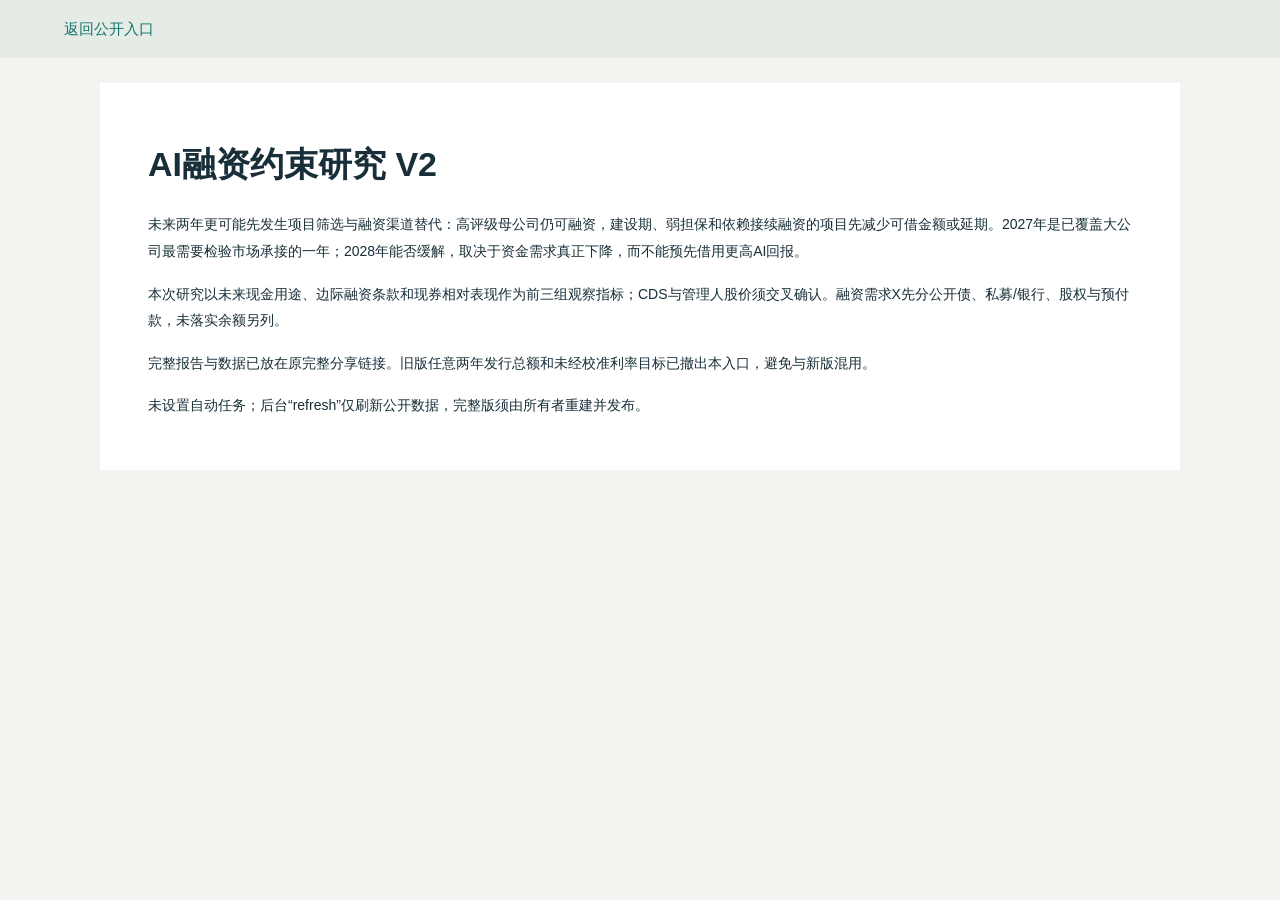
==== commit d5af734d: "Remove illustrative calculators and rate replay from website" ====
--- a/site/report.html
+++ b/site/report.html
@@ -1 +1 @@
-<!doctype html><html lang="zh-CN"><head><meta charset="utf-8"><meta name="viewport" content="width=device-width,initial-scale=1"><title>AI融资观察台 · V2</title><link rel="stylesheet" href="style-v2.css"></head><body><nav class="report-nav"><a href="index.html">返回公开入口</a></nav><main class="report"><h1>AI融资约束研究 V2</h1><p>未来两年更可能先发生项目筛选与融资渠道替代：高评级母公司仍可融资，建设期、弱担保和依赖接续融资的项目先减少可借金额或延期。2027年是已覆盖大公司最需要检验市场承接的一年；2028年能否缓解，取决于资金需求真正下降，而不能预先借用更高AI回报。</p><p>本次研究以未来现金用途、边际融资条款和现券相对表现作为前三组观察指标；CDS与管理人股价须交叉确认。融资需求X先分公开债、私募/银行、股权与预付款，未落实余额另列。</p><p>完整报告、数据和互动演算已放在原完整分享链接。旧版任意两年发行总额和未经校准利率目标已撤出本入口，避免与新版混用。</p><p>未设置自动任务；后台“refresh”仅刷新公开数据，完整版须由所有者重建并发布。</p></main></body></html>+<!doctype html><html lang="zh-CN"><head><meta charset="utf-8"><meta name="viewport" content="width=device-width,initial-scale=1"><title>AI融资观察台 · V2</title><link rel="stylesheet" href="style-v2.css"></head><body><nav class="report-nav"><a href="index.html">返回公开入口</a></nav><main class="report"><h1>AI融资约束研究 V2</h1><p>未来两年更可能先发生项目筛选与融资渠道替代：高评级母公司仍可融资，建设期、弱担保和依赖接续融资的项目先减少可借金额或延期。2027年是已覆盖大公司最需要检验市场承接的一年；2028年能否缓解，取决于资金需求真正下降，而不能预先借用更高AI回报。</p><p>本次研究以未来现金用途、边际融资条款和现券相对表现作为前三组观察指标；CDS与管理人股价须交叉确认。融资需求X先分公开债、私募/银行、股权与预付款，未落实余额另列。</p><p>完整报告与数据已放在原完整分享链接。旧版任意两年发行总额和未经校准利率目标已撤出本入口，避免与新版混用。</p><p>未设置自动任务；后台“refresh”仅刷新公开数据，完整版须由所有者重建并发布。</p></main></body></html>
